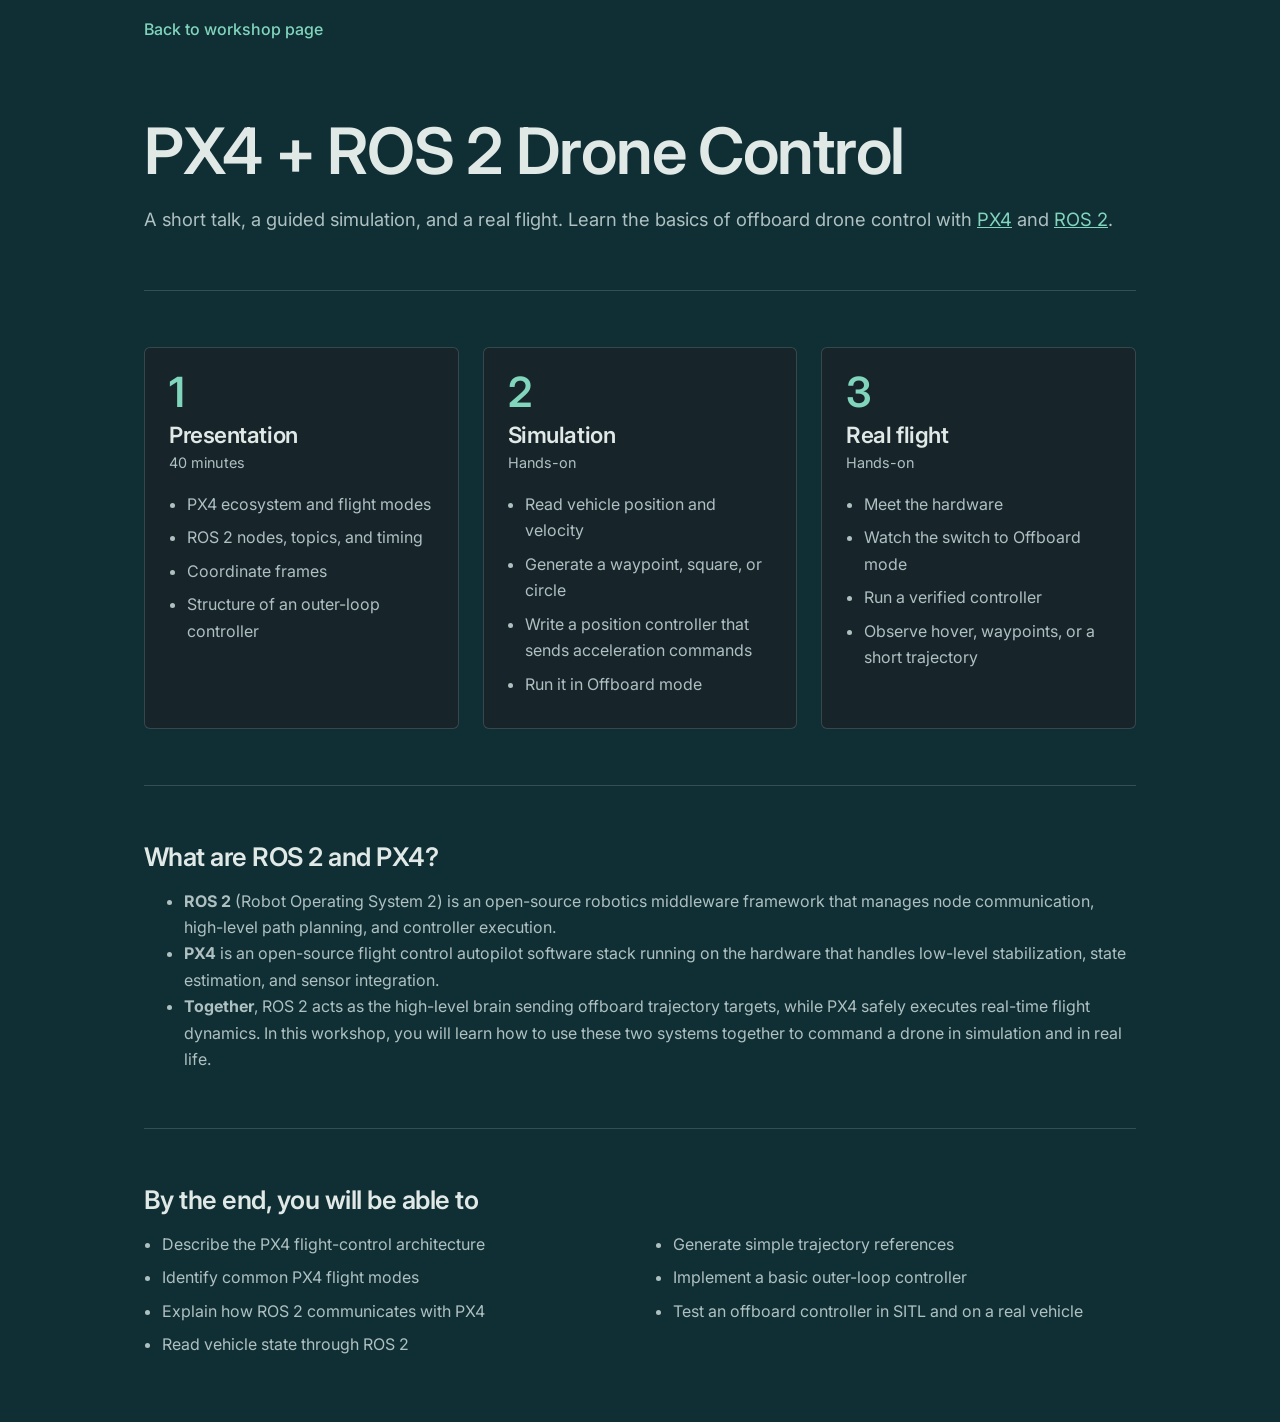
==== about.html @ e6f96275 "added a PX4/ROS2 desc to about.html" ====
<!DOCTYPE html>
<html lang="en">
<head>
  <meta charset="utf-8">
  <meta name="viewport" content="width=device-width, initial-scale=1">
  <title>About the Workshop | PX4 + ROS 2 Drone Control</title>
  <link rel="preconnect" href="https://fonts.googleapis.com">
  <link rel="preconnect" href="https://fonts.gstatic.com" crossorigin>
  <link href="https://fonts.googleapis.com/css2?family=Inter:ital,wght@0,400;0,500;0,600;1,400&display=swap" rel="stylesheet">
  <link rel="stylesheet" href="style.css">
</head>

<body class = "about-page">

<header class="banner">
  <div class="wrap"><a class="back" href="index.html">Back to workshop page</a></div>
</header>

<main class="wrap poster" text_color>
  <h1>PX4 + ROS 2 Drone Control</h1>
  <p class="lede">A short talk, a guided simulation, and a real flight. Learn the basics of offboard drone control with <a href="https://px4.io/">PX4</a> and <a href="https://www.ros.org/">ROS 2</a>.</p>

  <hr>

  <section class="parts">
    <div class="part">
      <span class="num">1</span>
      <h2>Presentation</h2>
      <p class="meta">40 minutes</p>
      <ul>
        <li>PX4 ecosystem and flight modes</li>
        <li>ROS 2 nodes, topics, and timing</li>
        <li>Coordinate frames</li>
        <li>Structure of an outer-loop controller</li>
      </ul>
    </div>
    <div class="part">
      <span class="num">2</span>
      <h2>Simulation</h2>
      <p class="meta">Hands-on</p>
      <ul>
        <li>Read vehicle position and velocity</li>
        <li>Generate a waypoint, square, or circle</li>
        <li>Write a position controller that sends acceleration commands</li>
        <li>Run it in Offboard mode</li>
      </ul>
    </div>
    <div class="part">
      <span class="num">3</span>
      <h2>Real flight</h2>
      <p class="meta">Hands-on</p>
      <ul>
        <li>Meet the hardware</li>
        <li>Watch the switch to Offboard mode</li>
        <li>Run a verified controller</li>
        <li>Observe hover, waypoints, or a short trajectory</li>
      </ul>
    </div>
  </section>

  <hr>

  <!-- ============ ROS 2 & PX4 OVERVIEW ============ -->
  <section class="overview" style="margin-top: 2rem;">
    <h2 class="sub">What are ROS 2 and PX4?</h2>
    <ul style="list-style-type:disc;">
      <li><strong>ROS 2</strong> (Robot Operating System 2) is an open-source robotics middleware framework that manages node communication, high-level path planning, and controller execution. </li>
      <li><strong>PX4</strong> is an open-source flight control autopilot software stack running on the hardware that handles low-level stabilization, state estimation, and sensor integration. </li>
      <li><strong>Together</strong>, ROS 2 acts as the high-level brain sending offboard trajectory targets, while PX4 safely executes real-time flight dynamics.
      In this workshop, you will learn how to use these two systems together to command a drone in simulation and in real life.</li>
    </ul>
  </section>

  <hr>

  <section>
    <h2 class="sub">By the end, you will be able to</h2>
    <ul class="outcomes">
      <li>Describe the PX4 flight-control architecture</li>
      <li>Identify common PX4 flight modes</li>
      <li>Explain how ROS 2 communicates with PX4</li>
      <li>Read vehicle state through ROS 2</li>
      <li>Generate simple trajectory references</li>
      <li>Implement a basic outer-loop controller</li>
      <li>Test an offboard controller in SITL and on a real vehicle</li>
    </ul>
  </section>
</main>

</body>
</html>
---- style.css ----
/* ============ THEME ============ */
:root {
  --bg: #102F35;            /* page background */
  --banner: #17252B;        /* banner, cards, panels */
  --accent: #81D5BC;        /* buttons, highlights */
  --on-accent: #102F35;     /* button text */
  --accent-hover: #9AE2CD;
  --text: #E1E9E7;          /* headers, main text */
  --muted: #AFC0C1;         /* descriptions, secondary text */
  --line: rgba(175, 192, 193, 0.22);
  --radius: 6px;
  --max: 1040px;
  --font-body: "Inter", system-ui, sans-serif;
  --font-head: "Inter", system-ui, sans-serif;
}

* { box-sizing: border-box; }
body {
  margin: 0;
  min-height: 100vh;
  background: linear-gradient(
    to bottom,
    #ffffff 0px,
    #ffffff 230px,
    #f0f7f6 320px,
    #d2e5e2 420px,
    #9bbfbd 520px,
    #507c80 680px,
    #365f65 900px,
    #285158 1250px,
    #1c424a 1650px,
    #102F35 100%
  );
  color: var(--muted);
  font: 400 1rem/1.65 var(--font-body);
}
.wrap { max-width: var(--max); margin: 0 auto; padding: 0 1.5rem; }
h1, h2, h3, h4 { margin: 0; color: var(--text); font-family: var(--font-head); font-weight: 600; line-height: 1.15; letter-spacing: -0.02em; }
a { color: var(--accent); }
img { display: block; max-width: 100%; }
hr { border: 0; border-top: 1px solid var(--line); margin: 3.5rem 0; }
p { margin: 0; }

/* ---------- Banner ---------- */
.banner { background: transparent; border: none; }
.banner-inner {
  display: flex;
  align-items: center;
  justify-content: center;
  text-align: center;
  margin-top: -45px;
  padding: 0 24px 105px;
  position: relative;
  z-index: 2;
}
.logo-ribbon {
  background: transparent;
  border: none;
}

.logo-ribbon-inner {
  display: flex;
  justify-content: center;
  align-items: center;
  padding: 0 24px;
}

.ribbon-logo {
  display: block;
  width: 400px;
  max-width: 100%;
  height: auto;
  background: white;
  border: none;
  border-radius: 0;
  box-shadow: none;
}
.banner h1 { font-size: clamp(2rem, 4vw, 3rem); color: #102F35; line-height: 1.15; }
.banner .kicker { margin-bottom: 10px; color: #16745B; font-weight: 500; }
.banner .lede {
  margin: 18px auto 0;
  max-width: 55ch;
  color: #24454B;
  line-height: 1.6;
}

/* ---------- Simulation / experiment gifs ---------- */
.demos { display: grid; grid-template-columns: 1fr 1fr; gap: 2rem; margin-top: -5.0rem; }
.demos figure { margin: 0; text-align: center; }
.demos h2 { margin-bottom: 1rem; font-size: 1.5rem; }
.media { aspect-ratio: 16 / 10; overflow: hidden; background: rgba(255, 255, 255, 0.0); border: 1px solid var(--line); border-radius: var(--radius); }
.media img { width: 100%; height: 100%; object-fit: cover; border-radius: 20px;}
.demos figcaption { margin-top: .75rem; font-size: .9rem; }

/* ---------- Action cards ---------- */
.actions { display: grid; grid-template-columns: repeat(3, 1fr); gap: 1.5rem; }
.card { display: flex; flex-direction: column; align-items: center; gap: 1rem; padding: 1.75rem 1.5rem; text-align: center; background: var(--banner); border: 1px solid var(--line); border-radius: var(--radius); }
.card p { font-size: .95rem; }
.btn { display: inline-block; padding: .7rem 1.7rem; border: 0; border-radius: var(--radius); background: var(--accent); color: var(--on-accent); font: 600 1rem var(--font-body); text-decoration: none; cursor: pointer; transition: background .15s; }
.btn:hover { background: var(--accent-hover); }
.btn:focus-visible { outline: 2px solid var(--text); outline-offset: 3px; }
.when { width: 100%; margin: .25rem 0 0; padding-top: 1rem; border-top: 1px solid var(--line); font-size: .9rem; }
.when dt { color: var(--text); font-weight: 600; }
.when dd { margin: 0 0 .6rem; }

/* ---------- Pop-up Button ---------- */
/* Full-screen Backdrop Blur */
.popup-overlay {
  position: fixed;
  inset: 0;
  z-index: 1000;
  display: flex;
  align-items: center;
  justify-content: center;
  background: rgba(16, 47, 53, 0.65); /* Matches --bg with transparency */
  backdrop-filter: blur(8px);
  -webkit-backdrop-filter: blur(8px); /* Safari support */
}

.popup-overlay[hidden] {
  display: none !important;
}

/* Card Content */
.popup-card {
  position: relative;
  width: min(90vw, 420px);
  padding: 2rem 1.75rem 1.75rem;
  background: var(--banner);
  color: var(--muted);
  border: 1px solid var(--line);
  border-radius: var(--radius);
  box-shadow: 0 20px 25px -5px rgba(0, 0, 0, 0.5), 0 8px 10px -6px rgba(0, 0, 0, 0.5);
}

.popup-card h3 {
  margin-bottom: 0.75rem;
  color: var(--text);
}

.popup-card p {
  margin-bottom: 0.5rem;
}

/* Close button matching theme */
.close-btn {
  position: absolute;
  top: 0.75rem;
  right: 0.75rem;
  display: flex;
  align-items: center;
  justify-content: center;
  width: 2rem;
  height: 2rem;
  padding: 0;
  background: transparent;
  border: 0;
  border-radius: var(--radius);
  color: var(--muted);
  font-size: 1.5rem;
  line-height: 1;
  cursor: pointer;
  transition: color 0.15s, background-color 0.15s;
}

.close-btn:hover {
  background: var(--line);
  color: var(--accent);
}

.close-btn:focus-visible {
  outline: 2px solid var(--text);
  outline-offset: 2px;
}

/* ---------- About us (paper-style author blocks) ---------- */
.section-title { margin-bottom: 1.5rem; font-size: 2rem; }
.person { display: grid; grid-template-columns: 240px 1fr; gap: 1rem 2.5rem; padding: 1.75rem 0; border-top: 1px solid var(--line); }
.person:last-child { border-bottom: 1px solid var(--line); }
.person h3 { font-size: 1.5rem; }
.rank { margin-top: .3rem; font-style: italic; }
.person h4 { margin-bottom: .6rem; color: var(--accent); font-family: var(--font-body); font-size: 1rem; font-weight: 600; }
.person .bio { text-align: justify; hyphens: auto; }

/* ---------- About page (poster) ---------- */
body.about-page { background: var(--bg); }
.back { display: inline-block; padding: 1rem 0; text-decoration: none; font-weight: 500; }
.poster { padding-top: 3.5rem; padding-bottom: 4rem; }
.poster h1 { font-size: clamp(2.4rem, 6vw, 4rem); }
.poster .lede { margin-top: 1rem; font-size: 1.15rem; }
.parts { display: grid; grid-template-columns: repeat(3, 1fr); gap: 1.5rem; }
.part { padding: 1.5rem; background: var(--banner); border: 1px solid var(--line); border-radius: var(--radius); }
.part .num { display: block; margin-bottom: .5rem; color: var(--accent); font: 600 2.6rem/1 var(--font-head); }
.part h2 { font-size: 1.4rem; }
.part .meta { margin-top: .2rem; font-size: .9rem; }
.part ul, .outcomes { margin: 1rem 0 0; padding-left: 1.1rem; }
.part li, .outcomes li { margin-bottom: .45rem; }
.outcomes { columns: 2; column-gap: 3rem; }
.outcomes li { break-inside: avoid; }
.poster h2.sub { margin-bottom: 1rem; font-size: 1.6rem; }

.headshot {
  width: 150px;
  height: 150px;
  aspect-ratio: 1 / 1;
  object-fit: cover;
  border-radius: 8px; /* border radius for rounded corners */
  margin: 0.75rem 0;
  display: block;
}

@media (max-width: 760px) {
  .banner-inner { flex-direction: column; align-items: center; margin-top: -25px; padding-bottom: 90px; }
  .ribbon-logo { width: 340px; }
  .demos, .actions, .parts { grid-template-columns: 1fr; }
  .person { grid-template-columns: 1fr; }
  .outcomes { columns: 1; }
  .panel dl { grid-template-columns: 1fr; gap: .1rem; }
  .panel dd { margin-bottom: .6rem; }
}
@media (prefers-reduced-motion: reduce) { .btn { transition: none; } }
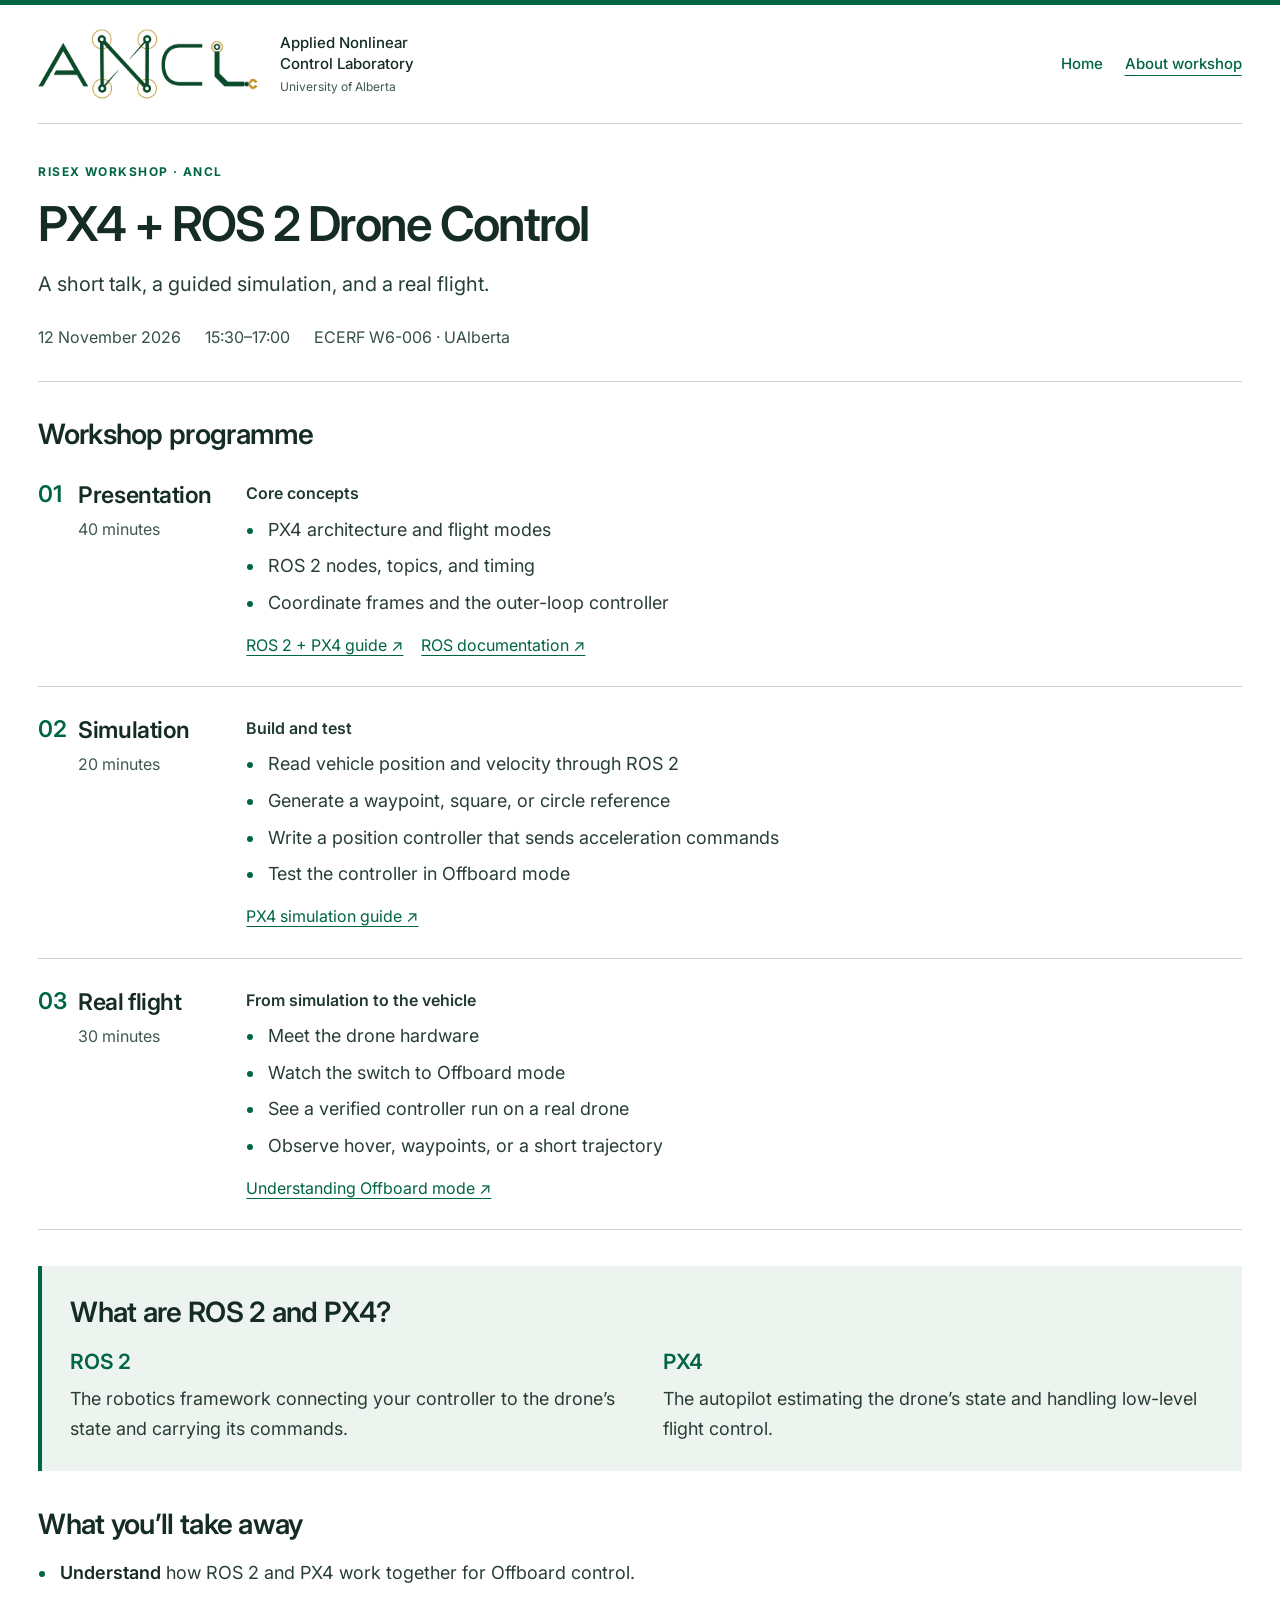
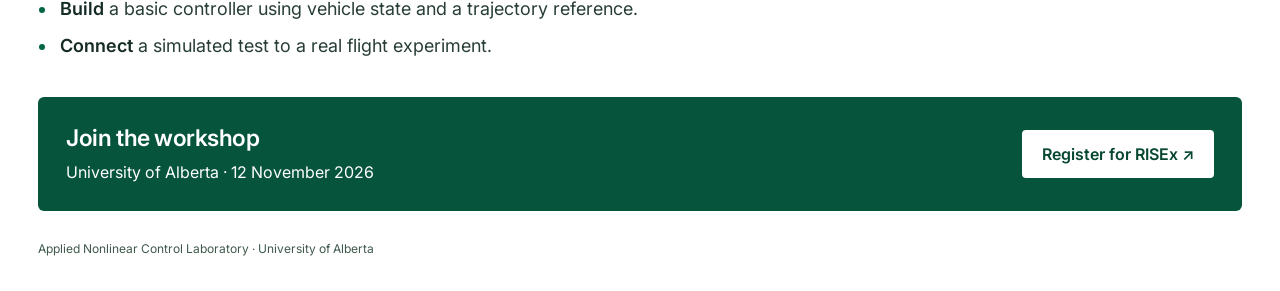
==== commit 5586b031: "Refresh workshop website content and layout" ====
--- a/about.html
+++ b/about.html
@@ -1,91 +1,53 @@
-<!DOCTYPE html>
+<!doctype html>
 <html lang="en">
 <head>
   <meta charset="utf-8">
   <meta name="viewport" content="width=device-width, initial-scale=1">
+  <meta name="description" content="Explore the workshop programme: a 40-minute presentation, 20-minute simulation session, and 30-minute real flight session using PX4 and ROS 2.">
   <title>About the Workshop | PX4 + ROS 2 Drone Control</title>
   <link rel="preconnect" href="https://fonts.googleapis.com">
   <link rel="preconnect" href="https://fonts.gstatic.com" crossorigin>
-  <link href="https://fonts.googleapis.com/css2?family=Inter:ital,wght@0,400;0,500;0,600;1,400&display=swap" rel="stylesheet">
+  <link href="https://fonts.googleapis.com/css2?family=Inter:wght@400;500;600;700&amp;display=swap" rel="stylesheet">
   <link rel="stylesheet" href="style.css">
 </head>
+<body>
+<div id="about-page">
+ <a class="skip-link" href="#main-content">Skip to content</a>
+<header class="lab-header">
+ <a class="lab-brand" href="index.html" aria-label="ANCL workshop home">
+  <span class="lab-mark"><img width="800" height="450" src="assets/ANCL_logo.png" alt="ANCL"></span>
+  <span class="lab-name">Applied Nonlinear<br>Control Laboratory<span class="lab-university">University of Alberta</span></span>
+ </a>
+ <nav aria-label="Workshop navigation"><a href="index.html">Home</a><a href="about.html" aria-current="page">About workshop</a></nav>
+</header>
+<main id="main-content">
 
-<body class = "about-page">
-
-<header class="banner">
-  <div class="wrap"><a class="back" href="index.html">Back to workshop page</a></div>
-</header>
-
-<main class="wrap poster" text_color>
+ <header class="hero">
+  <p class="eyebrow">RISEx Workshop · ANCL</p>
   <h1>PX4 + ROS 2 Drone Control</h1>
-  <p class="lede">A short talk, a guided simulation, and a real flight. Learn the basics of offboard drone control with <a href="https://px4.io/">PX4</a> and <a href="https://www.ros.org/">ROS 2</a>.</p>
-
-  <hr>
-
-  <section class="parts">
-    <div class="part">
-      <span class="num">1</span>
-      <h2>Presentation</h2>
-      <p class="meta">40 minutes</p>
-      <ul>
-        <li>PX4 ecosystem and flight modes</li>
-        <li>ROS 2 nodes, topics, and timing</li>
-        <li>Coordinate frames</li>
-        <li>Structure of an outer-loop controller</li>
-      </ul>
-    </div>
-    <div class="part">
-      <span class="num">2</span>
-      <h2>Simulation</h2>
-      <p class="meta">Hands-on</p>
-      <ul>
-        <li>Read vehicle position and velocity</li>
-        <li>Generate a waypoint, square, or circle</li>
-        <li>Write a position controller that sends acceleration commands</li>
-        <li>Run it in Offboard mode</li>
-      </ul>
-    </div>
-    <div class="part">
-      <span class="num">3</span>
-      <h2>Real flight</h2>
-      <p class="meta">Hands-on</p>
-      <ul>
-        <li>Meet the hardware</li>
-        <li>Watch the switch to Offboard mode</li>
-        <li>Run a verified controller</li>
-        <li>Observe hover, waypoints, or a short trajectory</li>
-      </ul>
-    </div>
-  </section>
-
-  <hr>
-
-  <!-- ============ ROS 2 & PX4 OVERVIEW ============ -->
-  <section class="overview" style="margin-top: 2rem;">
-    <h2 class="sub">What are ROS 2 and PX4?</h2>
-    <ul style="list-style-type:disc;">
-      <li><strong>ROS 2</strong> (Robot Operating System 2) is an open-source robotics middleware framework that manages node communication, high-level path planning, and controller execution. </li>
-      <li><strong>PX4</strong> is an open-source flight control autopilot software stack running on the hardware that handles low-level stabilization, state estimation, and sensor integration. </li>
-      <li><strong>Together</strong>, ROS 2 acts as the high-level brain sending offboard trajectory targets, while PX4 safely executes real-time flight dynamics.
-      In this workshop, you will learn how to use these two systems together to command a drone in simulation and in real life.</li>
-    </ul>
-  </section>
-
-  <hr>
-
-  <section>
-    <h2 class="sub">By the end, you will be able to</h2>
-    <ul class="outcomes">
-      <li>Describe the PX4 flight-control architecture</li>
-      <li>Identify common PX4 flight modes</li>
-      <li>Explain how ROS 2 communicates with PX4</li>
-      <li>Read vehicle state through ROS 2</li>
-      <li>Generate simple trajectory references</li>
-      <li>Implement a basic outer-loop controller</li>
-      <li>Test an offboard controller in SITL and on a real vehicle</li>
-    </ul>
-  </section>
-</main>
-
+  <p class="subtitle">A short talk, a guided simulation, and a real flight.</p>
+  <div class="facts"><span>12 November 2026</span><span>15:30–17:00</span><span>ECERF W6-006 · UAlberta</span></div>
+ </header>
+ <section class="agenda">
+  <h2>Workshop programme</h2>
+  <article class="agenda-row">
+   <div class="step-title"><span class="step-number">01</span><div><h3>Presentation</h3><p class="step-meta">40 minutes</p></div></div>
+   <div><p class="list-title">Core concepts</p><ul><li>PX4 architecture and flight modes</li><li>ROS 2 nodes, topics, and timing</li><li>Coordinate frames and the outer-loop controller</li></ul><div class="reading"><a href="https://docs.px4.io/main/en/ros2/user_guide" target="_blank" rel="noopener">ROS 2 + PX4 guide ↗</a><a href="https://docs.ros.org/" target="_blank" rel="noopener">ROS documentation ↗</a></div></div>
+  </article>
+  <article class="agenda-row">
+   <div class="step-title"><span class="step-number">02</span><div><h3>Simulation</h3><p class="step-meta">20 minutes</p></div></div>
+   <div><p class="list-title">Build and test</p><ul><li>Read vehicle position and velocity through ROS 2</li><li>Generate a waypoint, square, or circle reference</li><li>Write a position controller that sends acceleration commands</li><li>Test the controller in Offboard mode</li></ul><div class="reading"><a href="https://docs.px4.io/main/en/simulation/" target="_blank" rel="noopener">PX4 simulation guide ↗</a></div></div>
+  </article>
+  <article class="agenda-row">
+   <div class="step-title"><span class="step-number">03</span><div><h3>Real flight</h3><p class="step-meta">30 minutes</p></div></div>
+   <div><p class="list-title">From simulation to the vehicle</p><ul><li>Meet the drone hardware</li><li>Watch the switch to Offboard mode</li><li>See a verified controller run on a real drone</li><li>Observe hover, waypoints, or a short trajectory</li></ul><div class="reading"><a href="https://docs.px4.io/main/en/flight_modes/offboard" target="_blank" rel="noopener">Understanding Offboard mode ↗</a></div></div>
+  </article>
+ </section>
+ <section class="systems"><h2>What are ROS 2 and PX4?</h2><div class="system-columns"><div><h3>ROS 2</h3><p>The robotics framework connecting your controller to the drone’s state and carrying its commands.</p></div><div><h3>PX4</h3><p>The autopilot estimating the drone’s state and handling low-level flight control.</p></div></div></section>
+ <section class="outcomes"><h2>What you’ll take away</h2><ul><li><strong>Understand</strong> how ROS 2 and PX4 work together for Offboard control.</li><li><strong>Build</strong> a basic controller using vehicle state and a trajectory reference.</li><li><strong>Connect</strong> a simulated test to a real flight experiment.</li></ul></section>
+ <section class="join"><div><h3>Join the workshop</h3><p>University of Alberta · 12 November 2026</p></div><a class="register" href="https://conference.albertarobotics.ca/registration/" target="_blank" rel="noopener">Register for RISEx ↗</a></section>
+ </main>
+<footer>Applied Nonlinear Control Laboratory · University of Alberta</footer>
+</div>
 </body>
-</html>+</html>
--- a/style.css
+++ b/style.css
@@ -1,221 +1,171 @@
-/* ============ THEME ============ */
-:root {
-  --bg: #102F35;            /* page background */
-  --banner: #17252B;        /* banner, cards, panels */
-  --accent: #81D5BC;        /* buttons, highlights */
-  --on-accent: #102F35;     /* button text */
-  --accent-hover: #9AE2CD;
-  --text: #E1E9E7;          /* headers, main text */
-  --muted: #AFC0C1;         /* descriptions, secondary text */
-  --line: rgba(175, 192, 193, 0.22);
-  --radius: 6px;
-  --max: 1040px;
-  --font-body: "Inter", system-ui, sans-serif;
-  --font-head: "Inter", system-ui, sans-serif;
+/* Shared foundations. No build step or JavaScript is required. */
+* { box-sizing:border-box; }
+html { color-scheme:light; }
+body { margin:0; background:#fff; }
+main { display:block; }
+a:focus-visible { outline:3px solid #b37b00; outline-offset:4px; border-radius:2px; }
+.skip-link { position:absolute; top:8px; left:20px; z-index:10; padding:10px 16px; background:#fff; color:#006542; transform:translateY(-160%); }
+.skip-link:focus { transform:translateY(0); }
+
+/* Home page */
+
+#home-page { --home-green:#006542; --home-ink:#152b25; --home-body:#283e35; --home-line:#c5d4cc; color-scheme:light; background:#fff; color:var(--home-body); font:400 16px/1.65 Inter,Arial,sans-serif; border-top:5px solid var(--home-green); padding:0 clamp(22px,5vw,58px) 30px; }
+#home-page * { box-sizing:border-box; }
+#home-page h1,#home-page h2,#home-page h3,#home-page h4,#home-page p,#home-page figure { margin:0; }
+#home-page a { color:var(--home-green); text-decoration:underline; text-underline-offset:4px; }
+#home-page a:hover { color:#003e29; text-decoration-thickness:2px; }
+#home-page img { display:block; max-width:100%; }
+#home-page .home-nav { display:flex; align-items:center; justify-content:space-between; gap:20px; border-bottom:1px solid var(--home-line); padding:6px 0; }
+#home-page .home-logo { width:160px; height:90px; object-fit:contain; }
+#home-page .home-nav nav { display:flex; gap:22px; flex-wrap:wrap; font-size:14px; font-weight:500; }
+#home-page .home-nav a { text-decoration:none; }
+#home-page .hero { text-align:center; padding:42px 0 30px; }
+#home-page .eyebrow { color:var(--home-green); font-weight:700; font-size:12px; text-transform:uppercase; letter-spacing:.13em; margin-bottom:14px; }
+#home-page h1 { font-size:clamp(28px,4.15vw,42px); color:var(--home-ink); line-height:1.2; font-weight:600; letter-spacing:-.04em; }
+#home-page .lede { font-size:18px; line-height:1.6; max-width:62ch; margin:18px auto 0; color:#263f34; }
+#home-page .hero-actions { display:flex; flex-wrap:wrap; gap:12px; justify-content:center; margin-top:26px; }
+#home-page .primary,#home-page .secondary { display:inline-flex; align-items:center; justify-content:center; padding:11px 20px; border-radius:5px; font-size:15px; font-weight:600; text-decoration:none; }
+#home-page .primary { background:var(--home-green); color:#fff; border:1px solid var(--home-green); }
+#home-page .primary:hover { background:#004c33; color:#fff; }
+#home-page .secondary { background:#fff; color:var(--home-green); border:1px solid #77998a; }
+#home-page .event-facts { background:#edf4ef; padding:20px 24px; display:grid; grid-template-columns:1fr 1.1fr; gap:20px; border-radius:6px; margin:4px 0 32px; }
+#home-page .fact { display:flex; gap:12px; }
+#home-page .fact svg { width:18px; height:18px; flex-shrink:0; margin-top:4px; color:var(--home-green); }
+#home-page .fact strong { display:block; font-weight:600; color:var(--home-ink); }
+#home-page .fact p { font-size:14px; margin-top:3px; }
+#home-page h2 { font-size:26px; line-height:1.3; font-weight:600; color:var(--home-ink); letter-spacing:-.025em; }
+#home-page h3 { font-size:21px; line-height:1.3; font-weight:600; color:var(--home-ink); letter-spacing:-.02em; }
+#home-page .demos { display:grid; grid-template-columns:1fr 1fr; gap:24px; }
+#home-page .demos img { width:100%; height:auto; aspect-ratio:2/1; object-fit:contain; background:#f2f3f2; border-radius:6px; }
+#home-page .demos figcaption { margin-top:14px; }
+#home-page .demos h2 { font-size:17px; }
+#home-page .demos p { margin-top:5px; font-size:14px; line-height:1.6; }
+#home-page .programme { margin-top:38px; padding:26px 0; border-top:1px solid var(--home-line); border-bottom:1px solid var(--home-line); }
+#home-page .programme-top { display:flex; justify-content:space-between; align-items:center; flex-wrap:wrap; gap:12px; }
+#home-page .programme-top a { font-size:14px; font-weight:500; }
+#home-page .stages { display:grid; grid-template-columns:repeat(3,1fr); gap:24px; margin-top:22px; }
+#home-page .stage-title { display:flex; gap:10px; align-items:baseline; }
+#home-page .stage-title span { color:var(--home-green); font-weight:600; }
+#home-page .stages h3 { font-size:17px; }
+#home-page .stages p { font-size:14px; margin-top:8px; }
+#home-page .people { margin-top:40px; }
+#home-page .people-intro { margin-top:8px; font-size:15px; }
+#home-page .person { display:grid; grid-template-columns:170px minmax(0,1fr); gap:30px; padding:30px 0; border-bottom:1px solid var(--home-line); }
+#home-page .person h3 { font-size:20px; }
+#home-page .person .rank { margin-top:5px; font-size:14px; color:#40594c; }
+#home-page .person .headshot { width:140px!important; height:140px!important; aspect-ratio:1; object-fit:cover; border-radius:6px; margin:16px 0 0!important; }
+#home-page .person h4 { margin:0 0 10px; color:var(--home-green); font-size:14px; font-weight:600; }
+#home-page .person .bio { font-size:16px; line-height:1.75; text-align:left; color:var(--home-body); max-width:68ch; }
+#home-page .contact { margin-top:36px; padding:26px 28px; background:#edf4ef; border-left:4px solid var(--home-green); }
+#home-page .contact-grid { display:grid; grid-template-columns:1fr 1fr; gap:28px; margin-top:20px; }
+#home-page .contact h3 { font-size:16px; margin-bottom:7px; }
+#home-page .contact p { font-size:14px; }
+#home-page .contact .address { margin-top:20px; }
+#home-page footer { display:flex; justify-content:space-between; flex-wrap:wrap; gap:12px; margin-top:28px; font-size:12px; color:#40594c; }
+@media(min-width:750px) { #home-page h1 { white-space:nowrap; } }
+@media(max-width:620px) {
+ #home-page .home-logo { width:115px; height:65px; }
+ #home-page .home-nav nav { gap:8px 16px; font-size:13px; }
+ #home-page .hero { padding-top:34px; }
+ #home-page .event-facts,#home-page .demos,#home-page .stages,#home-page .contact-grid { grid-template-columns:1fr; }
+ #home-page .demos { gap:28px; }
+ #home-page .person { grid-template-columns:1fr; gap:20px; }
+ #home-page .person .headshot { width:120px!important; height:120px!important; }
+ #home-page .contact { padding:22px; }
+ #home-page .home-nav a { display:inline-flex; align-items:center; min-height:36px; }
 }
 
-* { box-sizing: border-box; }
-body {
-  margin: 0;
-  min-height: 100vh;
-  background: linear-gradient(
-    to bottom,
-    #ffffff 0px,
-    #ffffff 230px,
-    #f0f7f6 320px,
-    #d2e5e2 420px,
-    #9bbfbd 520px,
-    #507c80 680px,
-    #365f65 900px,
-    #285158 1250px,
-    #1c424a 1650px,
-    #102F35 100%
-  );
-  color: var(--muted);
-  font: 400 1rem/1.65 var(--font-body);
-}
-.wrap { max-width: var(--max); margin: 0 auto; padding: 0 1.5rem; }
-h1, h2, h3, h4 { margin: 0; color: var(--text); font-family: var(--font-head); font-weight: 600; line-height: 1.15; letter-spacing: -0.02em; }
-a { color: var(--accent); }
-img { display: block; max-width: 100%; }
-hr { border: 0; border-top: 1px solid var(--line); margin: 3.5rem 0; }
-p { margin: 0; }
 
-/* ---------- Banner ---------- */
-.banner { background: transparent; border: none; }
-.banner-inner {
-  display: flex;
-  align-items: center;
-  justify-content: center;
-  text-align: center;
-  margin-top: -45px;
-  padding: 0 24px 105px;
-  position: relative;
-  z-index: 2;
-}
-.logo-ribbon {
-  background: transparent;
-  border: none;
+/* About page */
+
+#about-page { --workshop-green:#006542; --workshop-ink:#152b25; --workshop-body:#283e35; --workshop-rule:#c5d4cc; color-scheme:light; background:#ffffff; color:var(--workshop-body); font:400 16px/1.65 Inter,Arial,sans-serif; padding:28px clamp(22px,5vw,58px) 32px; border-top:5px solid var(--workshop-green); }
+#about-page * { box-sizing:border-box; }
+#about-page h1,#about-page h2,#about-page h3,#about-page p { margin:0; }
+#about-page a { color:var(--workshop-green); text-decoration:underline; text-underline-offset:4px; text-decoration-thickness:1px; }
+#about-page a:hover { color:#003e29; text-decoration-thickness:2px; }
+#about-page .back { display:inline-block; font-size:14px; font-weight:500; text-decoration:none; }
+#about-page .hero { margin-top:46px; padding-bottom:32px; border-bottom:1px solid var(--workshop-rule); }
+#about-page .eyebrow { color:var(--workshop-green); font-size:12px; font-weight:700; letter-spacing:.12em; text-transform:uppercase; margin-bottom:13px; }
+#about-page h1 { color:var(--workshop-ink); font-size:clamp(28px,4.15vw,42px); line-height:1.2; font-weight:600; letter-spacing:-.04em; }
+#about-page .subtitle { color:#263f34; font-size:18px; margin-top:16px; line-height:1.6; }
+#about-page .facts { display:flex; flex-wrap:wrap; gap:8px 24px; margin-top:24px; font-size:14px; color:#355044; }
+#about-page .facts span { display:flex; align-items:center; gap:8px; }
+#about-page .facts svg { width:16px; height:16px; color:var(--workshop-green); }
+#about-page h2 { color:var(--workshop-ink); font-size:25px; line-height:1.3; font-weight:600; letter-spacing:-.025em; }
+#about-page h3 { color:var(--workshop-ink); font-size:21px; line-height:1.35; font-weight:600; letter-spacing:-.02em; }
+#about-page .agenda { margin-top:34px; }
+#about-page .agenda-row { display:grid; grid-template-columns:minmax(170px,.7fr) minmax(0,1.6fr); gap:26px; padding:28px 0; border-bottom:1px solid var(--workshop-rule); }
+#about-page .step-title { display:grid; grid-template-columns:32px 1fr; gap:12px; align-content:start; }
+#about-page .step-number { font-size:23px; font-weight:600; line-height:1.3; color:var(--workshop-green); }
+#about-page .step-meta { margin-top:5px; font-size:14px; color:#40594c; }
+#about-page .list-title { font-size:13px; font-weight:600; letter-spacing:.035em; color:#395347; margin-bottom:8px; }
+#about-page ul { padding:0 0 0 19px; margin:0; }
+#about-page li { padding-left:3px; margin:7px 0; }
+#about-page li::marker { color:var(--workshop-green); }
+#about-page .reading { display:flex; flex-wrap:wrap; column-gap:18px; row-gap:8px; margin-top:14px; font-size:14px; }
+#about-page .systems { margin-top:36px; padding:25px 28px; background:#edf4ef; border-left:4px solid var(--workshop-green); }
+#about-page .system-columns { display:grid; grid-template-columns:1fr 1fr; gap:32px; margin-top:18px; }
+#about-page .system-columns h3 { font-size:18px; color:var(--workshop-green); }
+#about-page .system-columns p { margin-top:7px; }
+#about-page .outcomes { margin-top:35px; }
+#about-page .outcomes ul { margin-top:15px; }
+#about-page .outcomes strong { color:var(--workshop-ink); font-weight:600; }
+#about-page .join { display:flex; align-items:center; justify-content:space-between; gap:20px; flex-wrap:wrap; margin-top:36px; padding:26px 28px; background:#07543d; color:#fff; border-radius:6px; }
+#about-page .join h3 { color:#fff; }
+#about-page .join p { color:#fff; margin-top:5px; font-size:14px; }
+#about-page .register { display:inline-block; padding:11px 20px; font-size:15px; font-weight:600; background:#fff; color:#064730; text-decoration:none; border-radius:4px; }
+#about-page footer { margin-top:28px; font-size:12px; color:#40594c; }
+@media(min-width:750px) { #about-page h1 { white-space:nowrap; } }
+@media(max-width:620px) {
+ #about-page .hero { margin-top:34px; }
+ #about-page .agenda-row { grid-template-columns:1fr; gap:18px; }
+ #about-page .system-columns { grid-template-columns:1fr; gap:20px; }
+ #about-page .systems,#about-page .join { padding:22px; }
+ #about-page .reading a { display:inline-flex; min-height:32px; align-items:center; }
 }
 
-.logo-ribbon-inner {
-  display: flex;
-  justify-content: center;
-  align-items: center;
-  padding: 0 24px;
+
+/* Shared header and approved layout */
+:is(#home-page,#about-page) { width:100%; max-width:1280px; margin-inline:auto; padding-inline:clamp(20px,3vw,48px); }
+:is(#home-page,#about-page) h1 { font-size:clamp(30px,4.6vw,48px); font-weight:600; line-height:1.2; letter-spacing:-.04em; }
+:is(#home-page,#about-page) .lab-header { display:flex; align-items:center; justify-content:space-between; flex-wrap:wrap; gap:22px; padding:22px 0; border-bottom:1px solid #c5d4cc; }
+:is(#home-page,#about-page) .lab-brand { display:flex; align-items:center; gap:22px; color:#152b25; text-decoration:none; }
+:is(#home-page,#about-page) .lab-mark { display:block; position:relative; width:220px; height:74px; flex-shrink:0; overflow:hidden; }
+:is(#home-page,#about-page) .lab-mark img { position:absolute; width:280px; height:auto; max-width:none; left:-29px; top:-43px; }
+:is(#home-page,#about-page) .lab-name { display:block; font-size:15px; line-height:1.4; font-weight:500; }
+:is(#home-page,#about-page) .lab-university { display:block; color:#40594c; font-size:12px; font-weight:400; margin-top:5px; }
+:is(#home-page,#about-page) .lab-header nav { display:flex; flex-wrap:wrap; gap:22px; font-size:15px; font-weight:500; }
+:is(#home-page,#about-page) .lab-header nav a { color:#006542; text-decoration:none; display:inline-flex; align-items:center; min-height:40px; }
+#about-page { padding-top:0; font-size:18px; line-height:1.65; }
+#about-page .hero { margin-top:38px; padding-bottom:30px; }
+#about-page h1 { font-size:clamp(30px,4.6vw,48px); }
+#about-page h2 { font-size:28px; }
+#about-page h3 { font-size:23px; }
+#about-page .subtitle { font-size:20px; }
+#about-page .facts { font-size:16px; }
+#about-page .agenda-row { grid-template-columns:180px minmax(0,1fr); gap:28px; padding:28px 0; }
+#about-page .list-title { font-size:16px; letter-spacing:0; color:#203b2d; }
+#about-page .step-meta,#about-page .reading { font-size:16px; }
+#about-page .step-title { grid-template-columns:30px 1fr; gap:10px; }
+#about-page .system-columns h3 { font-size:21px; }
+#about-page .system-columns { gap:42px; }
+#about-page .systems { padding:28px; }
+#about-page .join p { font-size:16px; }
+#about-page .register { font-size:16px; }
+#home-page .person .bio { max-width:none; width:100%; text-align:justify; text-justify:inter-word; }
+@media(max-width:620px) {
+ :is(#home-page,#about-page) .lab-header { gap:12px; padding:20px 0 14px; }
+ :is(#home-page,#about-page) .lab-brand { align-items:flex-start; flex-direction:column; gap:8px; }
+ :is(#home-page,#about-page) .lab-mark { width:190px; height:63px; }
+ :is(#home-page,#about-page) .lab-mark img { width:242px; left:-25px; top:-37px; }
+ :is(#home-page,#about-page) .lab-name { font-size:13px; }
+ :is(#home-page,#about-page) .lab-header nav { width:100%; font-size:14px; }
+ #about-page { font-size:18px; }
+ #about-page .agenda-row { grid-template-columns:1fr; gap:18px; }
+ #about-page h2 { font-size:26px; }
+ #about-page .hero { margin-top:30px; }
+ #about-page .system-columns { gap:22px; }
+ #home-page .person .bio { text-align:left; }
 }
 
-.ribbon-logo {
-  display: block;
-  width: 400px;
-  max-width: 100%;
-  height: auto;
-  background: white;
-  border: none;
-  border-radius: 0;
-  box-shadow: none;
-}
-.banner h1 { font-size: clamp(2rem, 4vw, 3rem); color: #102F35; line-height: 1.15; }
-.banner .kicker { margin-bottom: 10px; color: #16745B; font-weight: 500; }
-.banner .lede {
-  margin: 18px auto 0;
-  max-width: 55ch;
-  color: #24454B;
-  line-height: 1.6;
-}
-
-/* ---------- Simulation / experiment gifs ---------- */
-.demos { display: grid; grid-template-columns: 1fr 1fr; gap: 2rem; margin-top: -5.0rem; }
-.demos figure { margin: 0; text-align: center; }
-.demos h2 { margin-bottom: 1rem; font-size: 1.5rem; }
-.media { aspect-ratio: 16 / 10; overflow: hidden; background: rgba(255, 255, 255, 0.0); border: 1px solid var(--line); border-radius: var(--radius); }
-.media img { width: 100%; height: 100%; object-fit: cover; border-radius: 20px;}
-.demos figcaption { margin-top: .75rem; font-size: .9rem; }
-
-/* ---------- Action cards ---------- */
-.actions { display: grid; grid-template-columns: repeat(3, 1fr); gap: 1.5rem; }
-.card { display: flex; flex-direction: column; align-items: center; gap: 1rem; padding: 1.75rem 1.5rem; text-align: center; background: var(--banner); border: 1px solid var(--line); border-radius: var(--radius); }
-.card p { font-size: .95rem; }
-.btn { display: inline-block; padding: .7rem 1.7rem; border: 0; border-radius: var(--radius); background: var(--accent); color: var(--on-accent); font: 600 1rem var(--font-body); text-decoration: none; cursor: pointer; transition: background .15s; }
-.btn:hover { background: var(--accent-hover); }
-.btn:focus-visible { outline: 2px solid var(--text); outline-offset: 3px; }
-.when { width: 100%; margin: .25rem 0 0; padding-top: 1rem; border-top: 1px solid var(--line); font-size: .9rem; }
-.when dt { color: var(--text); font-weight: 600; }
-.when dd { margin: 0 0 .6rem; }
-
-/* ---------- Pop-up Button ---------- */
-/* Full-screen Backdrop Blur */
-.popup-overlay {
-  position: fixed;
-  inset: 0;
-  z-index: 1000;
-  display: flex;
-  align-items: center;
-  justify-content: center;
-  background: rgba(16, 47, 53, 0.65); /* Matches --bg with transparency */
-  backdrop-filter: blur(8px);
-  -webkit-backdrop-filter: blur(8px); /* Safari support */
-}
-
-.popup-overlay[hidden] {
-  display: none !important;
-}
-
-/* Card Content */
-.popup-card {
-  position: relative;
-  width: min(90vw, 420px);
-  padding: 2rem 1.75rem 1.75rem;
-  background: var(--banner);
-  color: var(--muted);
-  border: 1px solid var(--line);
-  border-radius: var(--radius);
-  box-shadow: 0 20px 25px -5px rgba(0, 0, 0, 0.5), 0 8px 10px -6px rgba(0, 0, 0, 0.5);
-}
-
-.popup-card h3 {
-  margin-bottom: 0.75rem;
-  color: var(--text);
-}
-
-.popup-card p {
-  margin-bottom: 0.5rem;
-}
-
-/* Close button matching theme */
-.close-btn {
-  position: absolute;
-  top: 0.75rem;
-  right: 0.75rem;
-  display: flex;
-  align-items: center;
-  justify-content: center;
-  width: 2rem;
-  height: 2rem;
-  padding: 0;
-  background: transparent;
-  border: 0;
-  border-radius: var(--radius);
-  color: var(--muted);
-  font-size: 1.5rem;
-  line-height: 1;
-  cursor: pointer;
-  transition: color 0.15s, background-color 0.15s;
-}
-
-.close-btn:hover {
-  background: var(--line);
-  color: var(--accent);
-}
-
-.close-btn:focus-visible {
-  outline: 2px solid var(--text);
-  outline-offset: 2px;
-}
-
-/* ---------- About us (paper-style author blocks) ---------- */
-.section-title { margin-bottom: 1.5rem; font-size: 2rem; }
-.person { display: grid; grid-template-columns: 240px 1fr; gap: 1rem 2.5rem; padding: 1.75rem 0; border-top: 1px solid var(--line); }
-.person:last-child { border-bottom: 1px solid var(--line); }
-.person h3 { font-size: 1.5rem; }
-.rank { margin-top: .3rem; font-style: italic; }
-.person h4 { margin-bottom: .6rem; color: var(--accent); font-family: var(--font-body); font-size: 1rem; font-weight: 600; }
-.person .bio { text-align: justify; hyphens: auto; }
-
-/* ---------- About page (poster) ---------- */
-body.about-page { background: var(--bg); }
-.back { display: inline-block; padding: 1rem 0; text-decoration: none; font-weight: 500; }
-.poster { padding-top: 3.5rem; padding-bottom: 4rem; }
-.poster h1 { font-size: clamp(2.4rem, 6vw, 4rem); }
-.poster .lede { margin-top: 1rem; font-size: 1.15rem; }
-.parts { display: grid; grid-template-columns: repeat(3, 1fr); gap: 1.5rem; }
-.part { padding: 1.5rem; background: var(--banner); border: 1px solid var(--line); border-radius: var(--radius); }
-.part .num { display: block; margin-bottom: .5rem; color: var(--accent); font: 600 2.6rem/1 var(--font-head); }
-.part h2 { font-size: 1.4rem; }
-.part .meta { margin-top: .2rem; font-size: .9rem; }
-.part ul, .outcomes { margin: 1rem 0 0; padding-left: 1.1rem; }
-.part li, .outcomes li { margin-bottom: .45rem; }
-.outcomes { columns: 2; column-gap: 3rem; }
-.outcomes li { break-inside: avoid; }
-.poster h2.sub { margin-bottom: 1rem; font-size: 1.6rem; }
-
-.headshot {
-  width: 150px;
-  height: 150px;
-  aspect-ratio: 1 / 1;
-  object-fit: cover;
-  border-radius: 8px; /* border radius for rounded corners */
-  margin: 0.75rem 0;
-  display: block;
-}
-
-@media (max-width: 760px) {
-  .banner-inner { flex-direction: column; align-items: center; margin-top: -25px; padding-bottom: 90px; }
-  .ribbon-logo { width: 340px; }
-  .demos, .actions, .parts { grid-template-columns: 1fr; }
-  .person { grid-template-columns: 1fr; }
-  .outcomes { columns: 1; }
-  .panel dl { grid-template-columns: 1fr; gap: .1rem; }
-  .panel dd { margin-bottom: .6rem; }
-}
-@media (prefers-reduced-motion: reduce) { .btn { transition: none; } }
+:is(#home-page,#about-page) .lab-header nav a[aria-current="page"] { text-decoration:underline; text-underline-offset:6px; }
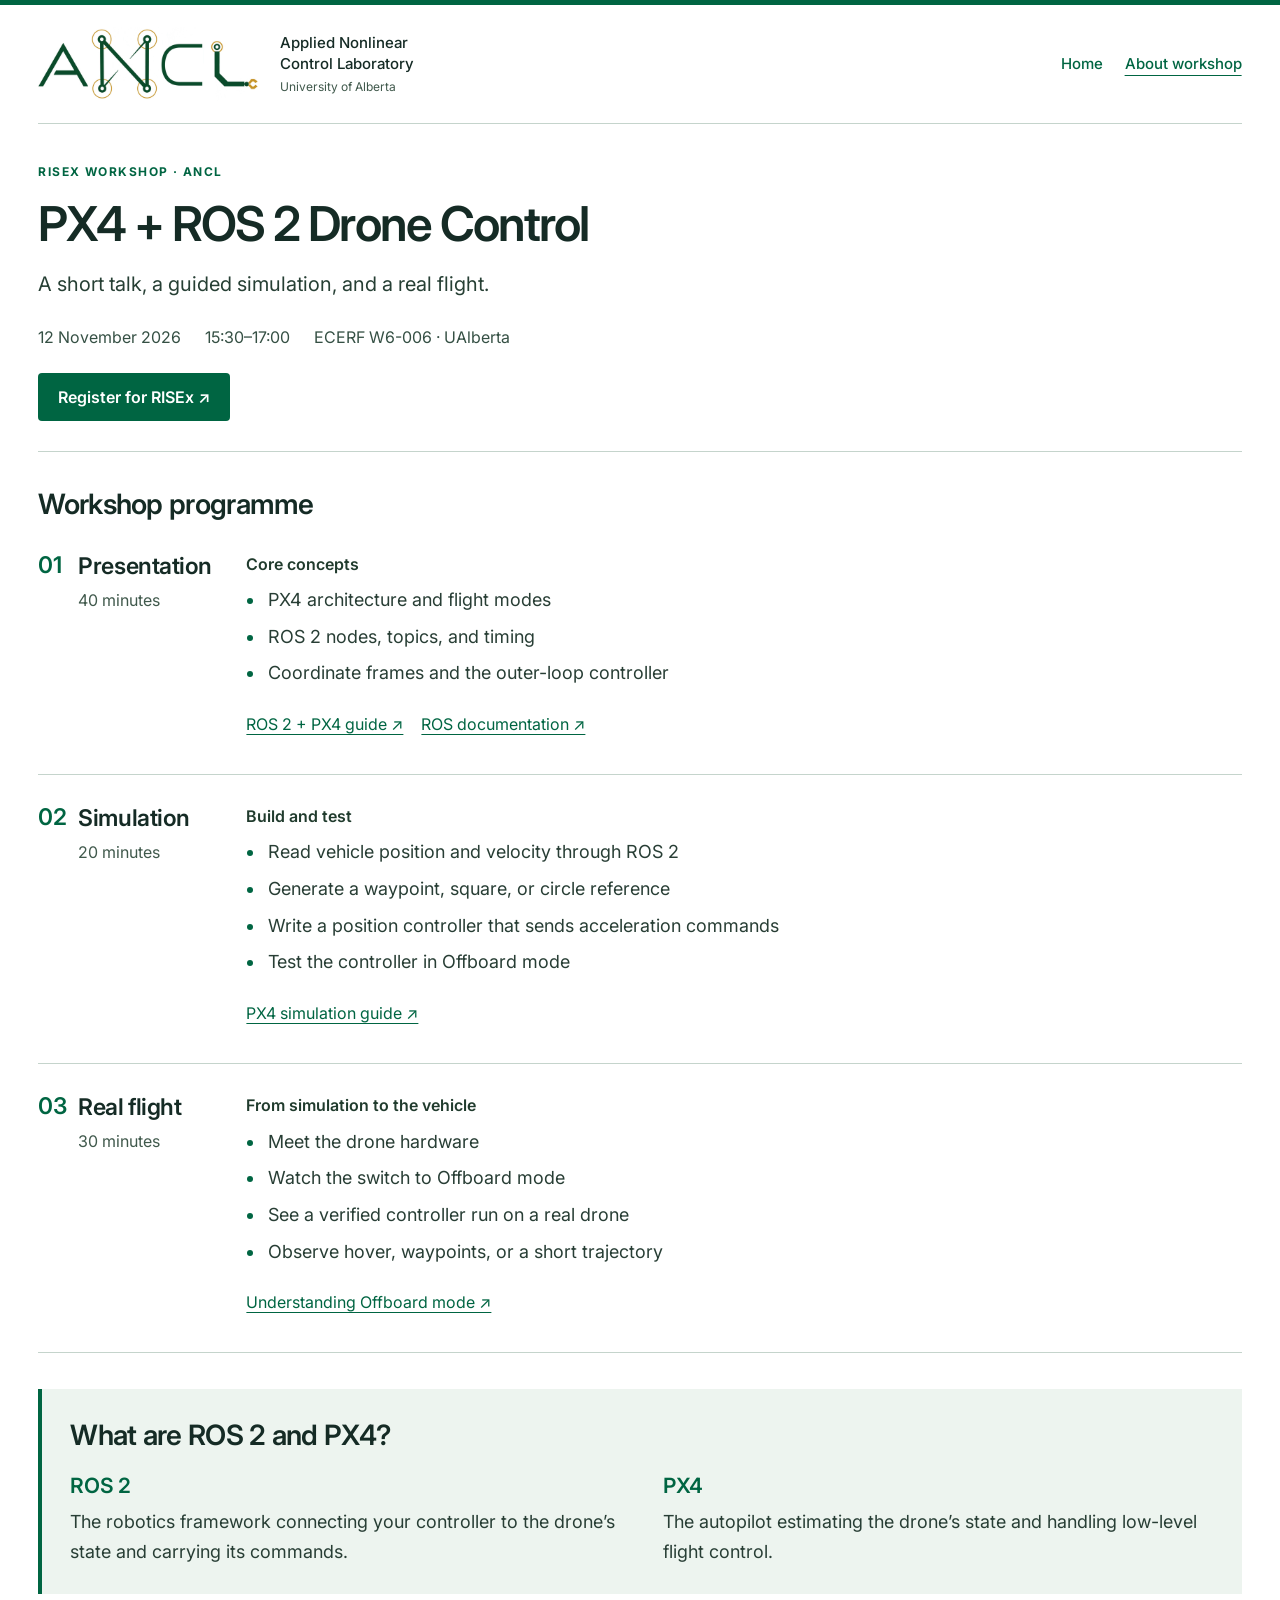
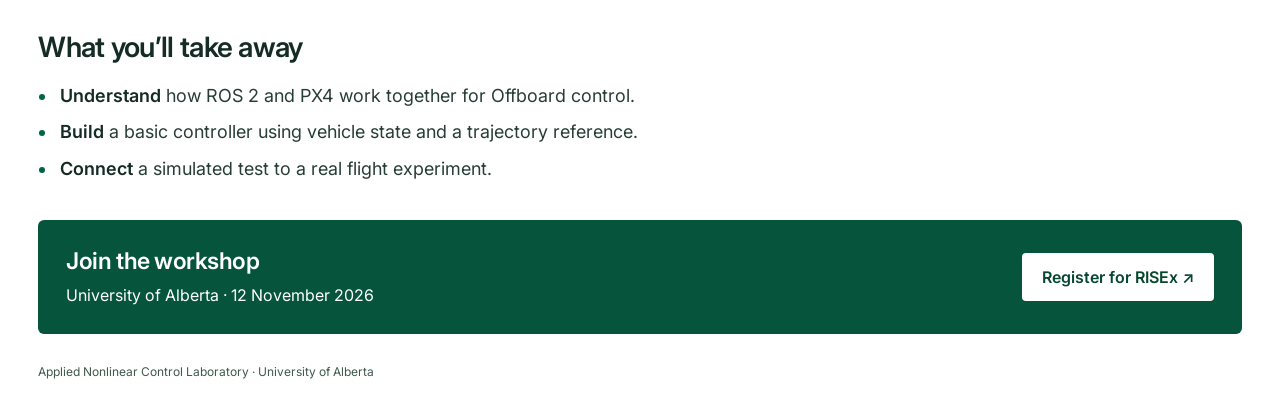
==== commit 34e5ced4: "Refine mobile layouts and optimize organiser portraits" ====
--- a/about.html
+++ b/about.html
@@ -27,6 +27,7 @@
   <h1>PX4 + ROS 2 Drone Control</h1>
   <p class="subtitle">A short talk, a guided simulation, and a real flight.</p>
   <div class="facts"><span>12 November 2026</span><span>15:30–17:00</span><span>ECERF W6-006 · UAlberta</span></div>
+  <div class="hero-actions"><a class="register" href="https://conference.albertarobotics.ca/registration/" target="_blank" rel="noopener">Register for RISEx ↗</a></div>
  </header>
  <section class="agenda">
   <h2>Workshop programme</h2>
--- a/style.css
+++ b/style.css
@@ -1,6 +1,6 @@
 /* Shared foundations. No build step or JavaScript is required. */
 * { box-sizing:border-box; }
-html { color-scheme:light; }
+html { color-scheme:light; -webkit-text-size-adjust:100%; text-size-adjust:100%; }
 body { margin:0; background:#fff; }
 main { display:block; }
 a:focus-visible { outline:3px solid #b37b00; outline-offset:4px; border-radius:2px; }
@@ -103,6 +103,7 @@
 #about-page li { padding-left:3px; margin:7px 0; }
 #about-page li::marker { color:var(--workshop-green); }
 #about-page .reading { display:flex; flex-wrap:wrap; column-gap:18px; row-gap:8px; margin-top:14px; font-size:14px; }
+#about-page .reading a { display:inline-flex; align-items:center; min-height:44px; padding-block:8px; }
 #about-page .systems { margin-top:36px; padding:25px 28px; background:#edf4ef; border-left:4px solid var(--workshop-green); }
 #about-page .system-columns { display:grid; grid-template-columns:1fr 1fr; gap:32px; margin-top:18px; }
 #about-page .system-columns h3 { font-size:18px; color:var(--workshop-green); }
@@ -135,7 +136,7 @@
 :is(#home-page,#about-page) .lab-name { display:block; font-size:15px; line-height:1.4; font-weight:500; }
 :is(#home-page,#about-page) .lab-university { display:block; color:#40594c; font-size:12px; font-weight:400; margin-top:5px; }
 :is(#home-page,#about-page) .lab-header nav { display:flex; flex-wrap:wrap; gap:22px; font-size:15px; font-weight:500; }
-:is(#home-page,#about-page) .lab-header nav a { color:#006542; text-decoration:none; display:inline-flex; align-items:center; min-height:40px; }
+:is(#home-page,#about-page) .lab-header nav a { color:#006542; text-decoration:none; display:inline-flex; align-items:center; min-height:44px; }
 #about-page { padding-top:0; font-size:18px; line-height:1.65; }
 #about-page .hero { margin-top:38px; padding-bottom:30px; }
 #about-page h1 { font-size:clamp(30px,4.6vw,48px); }
@@ -154,18 +155,67 @@
 #about-page .register { font-size:16px; }
 #home-page .person .bio { max-width:none; width:100%; text-align:justify; text-justify:inter-word; }
 @media(max-width:620px) {
- :is(#home-page,#about-page) .lab-header { gap:12px; padding:20px 0 14px; }
- :is(#home-page,#about-page) .lab-brand { align-items:flex-start; flex-direction:column; gap:8px; }
- :is(#home-page,#about-page) .lab-mark { width:190px; height:63px; }
- :is(#home-page,#about-page) .lab-mark img { width:242px; left:-25px; top:-37px; }
- :is(#home-page,#about-page) .lab-name { font-size:13px; }
- :is(#home-page,#about-page) .lab-header nav { width:100%; font-size:14px; }
+ :is(#home-page,#about-page) { padding-inline:20px; }
+ :is(#home-page,#about-page) .lab-header { gap:8px; padding:14px 0 10px; }
+ :is(#home-page,#about-page) .lab-brand { gap:0; }
+ :is(#home-page,#about-page) .lab-mark { width:154px; height:52px; }
+ :is(#home-page,#about-page) .lab-mark img { width:196px; left:-20px; top:-30px; }
+ :is(#home-page,#about-page) .lab-name { display:none; }
+ :is(#home-page,#about-page) .lab-header nav { width:100%; gap:8px; font-size:14px; }
+ :is(#home-page,#about-page) .lab-header nav a { min-height:44px; padding:8px 14px; border-radius:4px; }
+ :is(#home-page,#about-page) .lab-header nav a[aria-current="page"] { background:#edf4ef; }
+ :is(#home-page,#about-page) h1 { font-size:clamp(30px,7.8vw,40px); text-wrap:balance; white-space:normal; }
+ :is(#home-page,#about-page) h2 { text-wrap:balance; }
+ :is(#home-page,#about-page) .hero { text-align:left; }
+ #home-page .hero { padding:28px 0; }
+ #home-page .eyebrow { font-size:11px; letter-spacing:.09em; }
+ #home-page .lede { margin-top:16px; }
+ #home-page .hero-actions { display:grid; grid-template-columns:1fr; gap:10px; margin-top:22px; }
+ #home-page .primary,#home-page .secondary { min-height:48px; font-size:16px; padding-inline:12px; }
+ #home-page .event-facts { padding:18px; gap:16px; margin-bottom:28px; }
+ #home-page .event-facts .fact + .fact { border-top:1px solid var(--home-line); padding-top:16px; }
+ #home-page .fact p,#home-page .demos p,#home-page .stages p,#home-page .contact p { font-size:16px; }
+ #home-page .fact a { display:inline-flex; align-items:center; min-height:44px; }
+ #home-page .programme-top a { display:inline-flex; align-items:center; min-height:44px; font-size:16px; }
+ #home-page .stages { gap:20px; }
+ #home-page .stage-title { gap:12px; }
+ #home-page .stages p { margin-left:32px; }
+ #home-page .person > div:first-child { display:grid; grid-template-columns:88px minmax(0,1fr); gap:4px 16px; align-content:center; }
+ #home-page .person h3 { grid-column:2; align-self:end; }
+ #home-page .person .rank { grid-column:2; margin-top:0; }
+ #home-page .person .headshot { grid-column:1; grid-row:1 / span 2; width:88px!important; height:88px!important; margin:0!important; }
+ #home-page .person .bio { text-align:left; font-size:17px; line-height:1.7; }
+ #home-page .contact { padding:20px 18px; }
+ #home-page .contact a { display:inline-flex; align-items:center; min-height:44px; overflow-wrap:anywhere; }
+ #home-page footer a { display:inline-flex; align-items:center; min-height:44px; font-size:14px; }
  #about-page { font-size:18px; }
  #about-page .agenda-row { grid-template-columns:1fr; gap:18px; }
  #about-page h2 { font-size:26px; }
- #about-page .hero { margin-top:30px; }
+ #about-page .hero { margin-top:28px; padding-bottom:28px; }
+ #about-page .subtitle { font-size:18px; }
+ #about-page .facts { gap:4px; flex-direction:column; margin-top:18px; }
+ #about-page .agenda { margin-top:28px; }
+ #about-page .step-title { grid-template-columns:30px 1fr; }
+ #about-page .step-title > div { display:flex; align-items:baseline; justify-content:space-between; flex-wrap:wrap; gap:4px 12px; }
+ #about-page .step-meta { margin-top:0; white-space:nowrap; }
+ #about-page .reading { flex-direction:column; align-items:stretch; gap:8px; }
+ #about-page .reading a { min-height:48px; padding:10px 12px; border:1px solid #c5d4cc; border-radius:5px; line-height:1.5; }
  #about-page .system-columns { gap:22px; }
- #home-page .person .bio { text-align:left; }
+ #about-page .systems,#about-page .join { padding:22px 18px; }
+ #about-page .join { gap:18px; }
+ #about-page .join .register { width:100%; text-align:center; min-height:48px; }
+ #about-page .hero-actions .register { width:100%; }
 }
 
 :is(#home-page,#about-page) .lab-header nav a[aria-current="page"] { text-decoration:underline; text-underline-offset:6px; }
+#about-page .hero-actions { margin-top:22px; }
+#about-page .hero-actions .register { display:inline-flex; align-items:center; justify-content:center; min-height:48px; background:#006542; color:#fff; }
+#about-page .hero-actions .register:hover { background:#004c33; }
+:is(#home-page,#about-page) :is(p,a,h2,h3) { overflow-wrap:break-word; }
+@media (min-width:621px) and (max-width:900px) {
+ :is(#home-page,#about-page) .lab-header { gap:12px; }
+ :is(#home-page,#about-page) .lab-header nav a { min-height:44px; }
+ #home-page .stages { gap:18px; }
+ #home-page .person { grid-template-columns:150px minmax(0,1fr); gap:24px; }
+ #about-page .agenda-row { grid-template-columns:160px minmax(0,1fr); gap:22px; }
+}
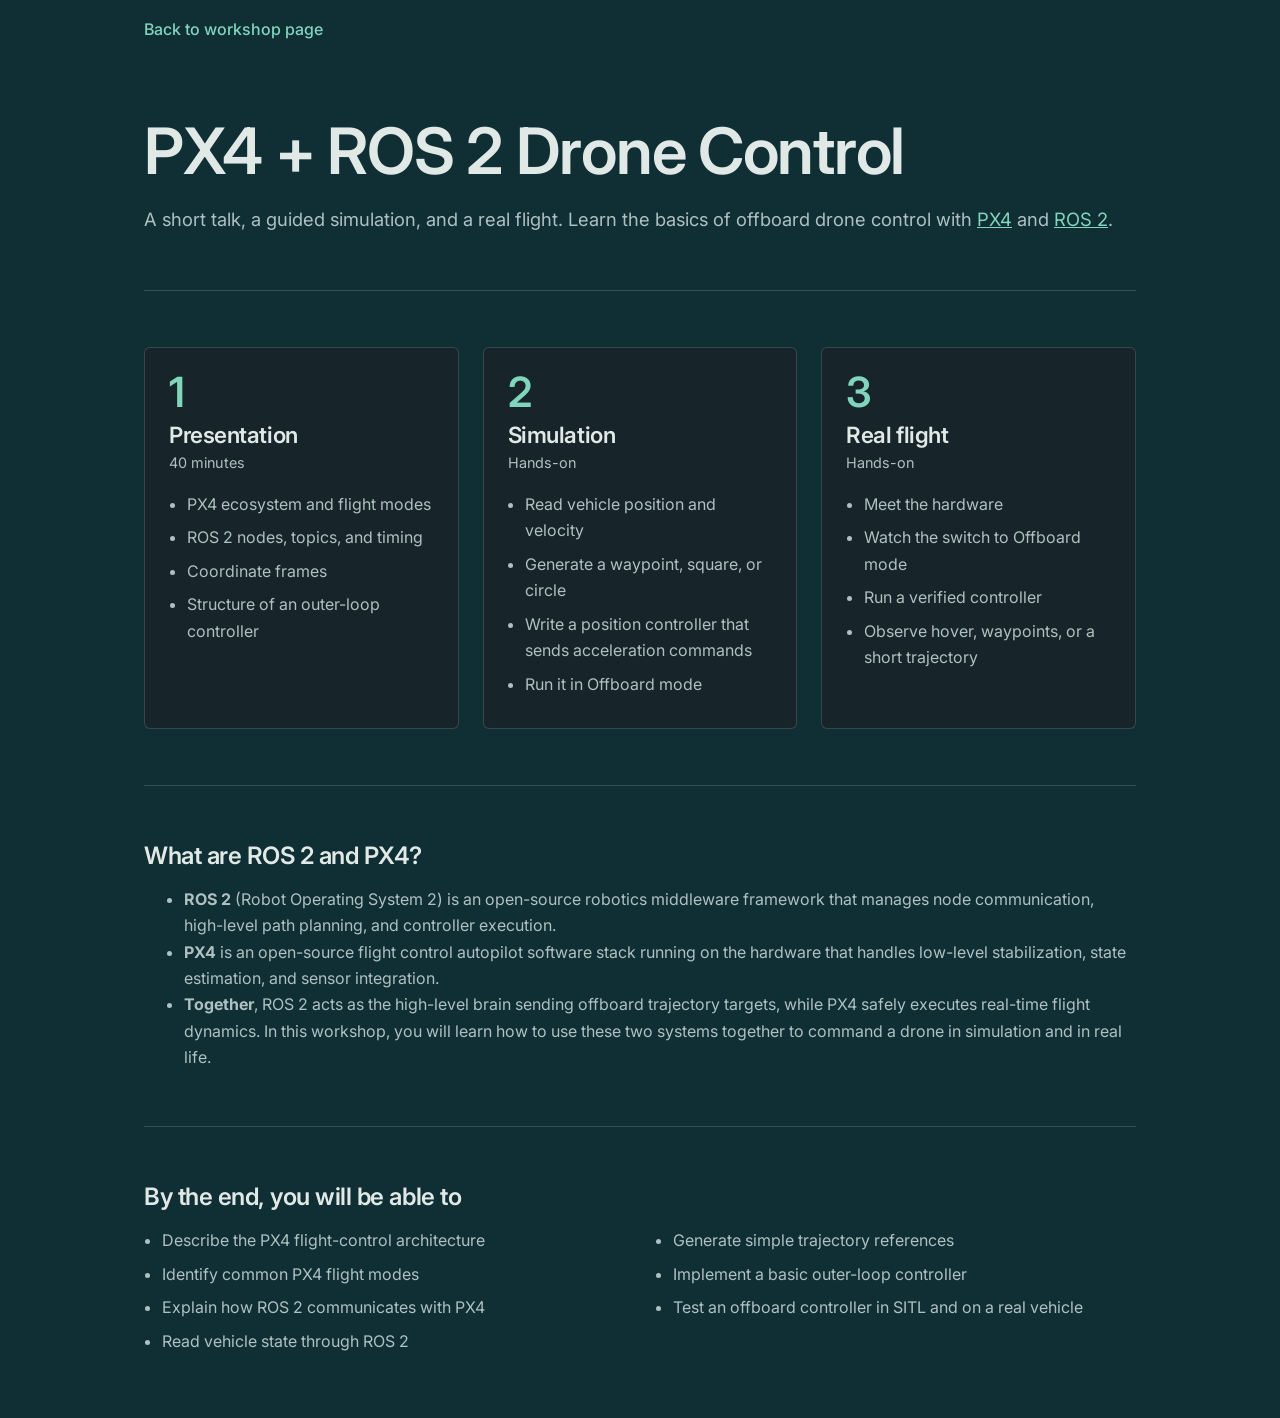
==== commit 295a6b1a: "Deploying to gh-pages from @ ANCL/ancl-risex-workshop-2026@8a5798399689e74d0e035974506d400913979670 " ====
--- a/about.html
+++ b/about.html
@@ -1,54 +1,91 @@
-<!doctype html>
+<!DOCTYPE html>
 <html lang="en">
 <head>
   <meta charset="utf-8">
   <meta name="viewport" content="width=device-width, initial-scale=1">
-  <meta name="description" content="Explore the workshop programme: a 40-minute presentation, 20-minute simulation session, and 30-minute real flight session using PX4 and ROS 2.">
   <title>About the Workshop | PX4 + ROS 2 Drone Control</title>
   <link rel="preconnect" href="https://fonts.googleapis.com">
   <link rel="preconnect" href="https://fonts.gstatic.com" crossorigin>
-  <link href="https://fonts.googleapis.com/css2?family=Inter:wght@400;500;600;700&amp;display=swap" rel="stylesheet">
+  <link href="https://fonts.googleapis.com/css2?family=Inter:ital,wght@0,400;0,500;0,600;1,400&display=swap" rel="stylesheet">
   <link rel="stylesheet" href="style.css">
 </head>
-<body>
-<div id="about-page">
- <a class="skip-link" href="#main-content">Skip to content</a>
-<header class="lab-header">
- <a class="lab-brand" href="index.html" aria-label="ANCL workshop home">
-  <span class="lab-mark"><img width="800" height="450" src="assets/ANCL_logo.png" alt="ANCL"></span>
-  <span class="lab-name">Applied Nonlinear<br>Control Laboratory<span class="lab-university">University of Alberta</span></span>
- </a>
- <nav aria-label="Workshop navigation"><a href="index.html">Home</a><a href="about.html" aria-current="page">About workshop</a></nav>
+
+<body class = "about-page">
+
+<header class="banner">
+  <div class="wrap"><a class="back" href="index.html">Back to workshop page</a></div>
 </header>
-<main id="main-content">
 
- <header class="hero">
-  <p class="eyebrow">RISEx Workshop · ANCL</p>
+<main class="wrap poster" text_color>
   <h1>PX4 + ROS 2 Drone Control</h1>
-  <p class="subtitle">A short talk, a guided simulation, and a real flight.</p>
-  <div class="facts"><span>12 November 2026</span><span>15:30–17:00</span><span>ECERF W6-006 · UAlberta</span></div>
-  <div class="hero-actions"><a class="register" href="https://conference.albertarobotics.ca/registration/" target="_blank" rel="noopener">Register for RISEx ↗</a></div>
- </header>
- <section class="agenda">
-  <h2>Workshop programme</h2>
-  <article class="agenda-row">
-   <div class="step-title"><span class="step-number">01</span><div><h3>Presentation</h3><p class="step-meta">40 minutes</p></div></div>
-   <div><p class="list-title">Core concepts</p><ul><li>PX4 architecture and flight modes</li><li>ROS 2 nodes, topics, and timing</li><li>Coordinate frames and the outer-loop controller</li></ul><div class="reading"><a href="https://docs.px4.io/main/en/ros2/user_guide" target="_blank" rel="noopener">ROS 2 + PX4 guide ↗</a><a href="https://docs.ros.org/" target="_blank" rel="noopener">ROS documentation ↗</a></div></div>
-  </article>
-  <article class="agenda-row">
-   <div class="step-title"><span class="step-number">02</span><div><h3>Simulation</h3><p class="step-meta">20 minutes</p></div></div>
-   <div><p class="list-title">Build and test</p><ul><li>Read vehicle position and velocity through ROS 2</li><li>Generate a waypoint, square, or circle reference</li><li>Write a position controller that sends acceleration commands</li><li>Test the controller in Offboard mode</li></ul><div class="reading"><a href="https://docs.px4.io/main/en/simulation/" target="_blank" rel="noopener">PX4 simulation guide ↗</a></div></div>
-  </article>
-  <article class="agenda-row">
-   <div class="step-title"><span class="step-number">03</span><div><h3>Real flight</h3><p class="step-meta">30 minutes</p></div></div>
-   <div><p class="list-title">From simulation to the vehicle</p><ul><li>Meet the drone hardware</li><li>Watch the switch to Offboard mode</li><li>See a verified controller run on a real drone</li><li>Observe hover, waypoints, or a short trajectory</li></ul><div class="reading"><a href="https://docs.px4.io/main/en/flight_modes/offboard" target="_blank" rel="noopener">Understanding Offboard mode ↗</a></div></div>
-  </article>
- </section>
- <section class="systems"><h2>What are ROS 2 and PX4?</h2><div class="system-columns"><div><h3>ROS 2</h3><p>The robotics framework connecting your controller to the drone’s state and carrying its commands.</p></div><div><h3>PX4</h3><p>The autopilot estimating the drone’s state and handling low-level flight control.</p></div></div></section>
- <section class="outcomes"><h2>What you’ll take away</h2><ul><li><strong>Understand</strong> how ROS 2 and PX4 work together for Offboard control.</li><li><strong>Build</strong> a basic controller using vehicle state and a trajectory reference.</li><li><strong>Connect</strong> a simulated test to a real flight experiment.</li></ul></section>
- <section class="join"><div><h3>Join the workshop</h3><p>University of Alberta · 12 November 2026</p></div><a class="register" href="https://conference.albertarobotics.ca/registration/" target="_blank" rel="noopener">Register for RISEx ↗</a></section>
- </main>
-<footer>Applied Nonlinear Control Laboratory · University of Alberta</footer>
-</div>
+  <p class="lede">A short talk, a guided simulation, and a real flight. Learn the basics of offboard drone control with <a href="https://px4.io/">PX4</a> and <a href="https://www.ros.org/">ROS 2</a>.</p>
+
+  <hr>
+
+  <section class="parts">
+    <div class="part">
+      <span class="num">1</span>
+      <h2>Presentation</h2>
+      <p class="meta">40 minutes</p>
+      <ul>
+        <li>PX4 ecosystem and flight modes</li>
+        <li>ROS 2 nodes, topics, and timing</li>
+        <li>Coordinate frames</li>
+        <li>Structure of an outer-loop controller</li>
+      </ul>
+    </div>
+    <div class="part">
+      <span class="num">2</span>
+      <h2>Simulation</h2>
+      <p class="meta">Hands-on</p>
+      <ul>
+        <li>Read vehicle position and velocity</li>
+        <li>Generate a waypoint, square, or circle</li>
+        <li>Write a position controller that sends acceleration commands</li>
+        <li>Run it in Offboard mode</li>
+      </ul>
+    </div>
+    <div class="part">
+      <span class="num">3</span>
+      <h2>Real flight</h2>
+      <p class="meta">Hands-on</p>
+      <ul>
+        <li>Meet the hardware</li>
+        <li>Watch the switch to Offboard mode</li>
+        <li>Run a verified controller</li>
+        <li>Observe hover, waypoints, or a short trajectory</li>
+      </ul>
+    </div>
+  </section>
+
+  <hr>
+
+  <!-- ============ ROS 2 & PX4 OVERVIEW ============ -->
+  <section class="overview" style="margin-top: 2rem;">
+    <h2 class="sub">What are ROS 2 and PX4?</h2>
+    <ul style="list-style-type:disc;">
+      <li><strong>ROS 2</strong> (Robot Operating System 2) is an open-source robotics middleware framework that manages node communication, high-level path planning, and controller execution. </li>
+      <li><strong>PX4</strong> is an open-source flight control autopilot software stack running on the hardware that handles low-level stabilization, state estimation, and sensor integration. </li>
+      <li><strong>Together</strong>, ROS 2 acts as the high-level brain sending offboard trajectory targets, while PX4 safely executes real-time flight dynamics.
+      In this workshop, you will learn how to use these two systems together to command a drone in simulation and in real life.</li>
+    </ul>
+  </section>
+
+  <hr>
+
+  <section>
+    <h2 class="sub">By the end, you will be able to</h2>
+    <ul class="outcomes">
+      <li>Describe the PX4 flight-control architecture</li>
+      <li>Identify common PX4 flight modes</li>
+      <li>Explain how ROS 2 communicates with PX4</li>
+      <li>Read vehicle state through ROS 2</li>
+      <li>Generate simple trajectory references</li>
+      <li>Implement a basic outer-loop controller</li>
+      <li>Test an offboard controller in SITL and on a real vehicle</li>
+    </ul>
+  </section>
+</main>
+
 </body>
-</html>
+</html>
--- a/style.css
+++ b/style.css
@@ -1,221 +1,202 @@
-/* Shared foundations. No build step or JavaScript is required. */
-* { box-sizing:border-box; }
-html { color-scheme:light; -webkit-text-size-adjust:100%; text-size-adjust:100%; }
-body { margin:0; background:#fff; }
-main { display:block; }
-a:focus-visible { outline:3px solid #b37b00; outline-offset:4px; border-radius:2px; }
-.skip-link { position:absolute; top:8px; left:20px; z-index:10; padding:10px 16px; background:#fff; color:#006542; transform:translateY(-160%); }
-.skip-link:focus { transform:translateY(0); }
-
-/* Home page */
-
-#home-page { --home-green:#006542; --home-ink:#152b25; --home-body:#283e35; --home-line:#c5d4cc; color-scheme:light; background:#fff; color:var(--home-body); font:400 16px/1.65 Inter,Arial,sans-serif; border-top:5px solid var(--home-green); padding:0 clamp(22px,5vw,58px) 30px; }
-#home-page * { box-sizing:border-box; }
-#home-page h1,#home-page h2,#home-page h3,#home-page h4,#home-page p,#home-page figure { margin:0; }
-#home-page a { color:var(--home-green); text-decoration:underline; text-underline-offset:4px; }
-#home-page a:hover { color:#003e29; text-decoration-thickness:2px; }
-#home-page img { display:block; max-width:100%; }
-#home-page .home-nav { display:flex; align-items:center; justify-content:space-between; gap:20px; border-bottom:1px solid var(--home-line); padding:6px 0; }
-#home-page .home-logo { width:160px; height:90px; object-fit:contain; }
-#home-page .home-nav nav { display:flex; gap:22px; flex-wrap:wrap; font-size:14px; font-weight:500; }
-#home-page .home-nav a { text-decoration:none; }
-#home-page .hero { text-align:center; padding:42px 0 30px; }
-#home-page .eyebrow { color:var(--home-green); font-weight:700; font-size:12px; text-transform:uppercase; letter-spacing:.13em; margin-bottom:14px; }
-#home-page h1 { font-size:clamp(28px,4.15vw,42px); color:var(--home-ink); line-height:1.2; font-weight:600; letter-spacing:-.04em; }
-#home-page .lede { font-size:18px; line-height:1.6; max-width:62ch; margin:18px auto 0; color:#263f34; }
-#home-page .hero-actions { display:flex; flex-wrap:wrap; gap:12px; justify-content:center; margin-top:26px; }
-#home-page .primary,#home-page .secondary { display:inline-flex; align-items:center; justify-content:center; padding:11px 20px; border-radius:5px; font-size:15px; font-weight:600; text-decoration:none; }
-#home-page .primary { background:var(--home-green); color:#fff; border:1px solid var(--home-green); }
-#home-page .primary:hover { background:#004c33; color:#fff; }
-#home-page .secondary { background:#fff; color:var(--home-green); border:1px solid #77998a; }
-#home-page .event-facts { background:#edf4ef; padding:20px 24px; display:grid; grid-template-columns:1fr 1.1fr; gap:20px; border-radius:6px; margin:4px 0 32px; }
-#home-page .fact { display:flex; gap:12px; }
-#home-page .fact svg { width:18px; height:18px; flex-shrink:0; margin-top:4px; color:var(--home-green); }
-#home-page .fact strong { display:block; font-weight:600; color:var(--home-ink); }
-#home-page .fact p { font-size:14px; margin-top:3px; }
-#home-page h2 { font-size:26px; line-height:1.3; font-weight:600; color:var(--home-ink); letter-spacing:-.025em; }
-#home-page h3 { font-size:21px; line-height:1.3; font-weight:600; color:var(--home-ink); letter-spacing:-.02em; }
-#home-page .demos { display:grid; grid-template-columns:1fr 1fr; gap:24px; }
-#home-page .demos img { width:100%; height:auto; aspect-ratio:2/1; object-fit:contain; background:#f2f3f2; border-radius:6px; }
-#home-page .demos figcaption { margin-top:14px; }
-#home-page .demos h2 { font-size:17px; }
-#home-page .demos p { margin-top:5px; font-size:14px; line-height:1.6; }
-#home-page .programme { margin-top:38px; padding:26px 0; border-top:1px solid var(--home-line); border-bottom:1px solid var(--home-line); }
-#home-page .programme-top { display:flex; justify-content:space-between; align-items:center; flex-wrap:wrap; gap:12px; }
-#home-page .programme-top a { font-size:14px; font-weight:500; }
-#home-page .stages { display:grid; grid-template-columns:repeat(3,1fr); gap:24px; margin-top:22px; }
-#home-page .stage-title { display:flex; gap:10px; align-items:baseline; }
-#home-page .stage-title span { color:var(--home-green); font-weight:600; }
-#home-page .stages h3 { font-size:17px; }
-#home-page .stages p { font-size:14px; margin-top:8px; }
-#home-page .people { margin-top:40px; }
-#home-page .people-intro { margin-top:8px; font-size:15px; }
-#home-page .person { display:grid; grid-template-columns:170px minmax(0,1fr); gap:30px; padding:30px 0; border-bottom:1px solid var(--home-line); }
-#home-page .person h3 { font-size:20px; }
-#home-page .person .rank { margin-top:5px; font-size:14px; color:#40594c; }
-#home-page .person .headshot { width:140px!important; height:140px!important; aspect-ratio:1; object-fit:cover; border-radius:6px; margin:16px 0 0!important; }
-#home-page .person h4 { margin:0 0 10px; color:var(--home-green); font-size:14px; font-weight:600; }
-#home-page .person .bio { font-size:16px; line-height:1.75; text-align:left; color:var(--home-body); max-width:68ch; }
-#home-page .contact { margin-top:36px; padding:26px 28px; background:#edf4ef; border-left:4px solid var(--home-green); }
-#home-page .contact-grid { display:grid; grid-template-columns:1fr 1fr; gap:28px; margin-top:20px; }
-#home-page .contact h3 { font-size:16px; margin-bottom:7px; }
-#home-page .contact p { font-size:14px; }
-#home-page .contact .address { margin-top:20px; }
-#home-page footer { display:flex; justify-content:space-between; flex-wrap:wrap; gap:12px; margin-top:28px; font-size:12px; color:#40594c; }
-@media(min-width:750px) { #home-page h1 { white-space:nowrap; } }
-@media(max-width:620px) {
- #home-page .home-logo { width:115px; height:65px; }
- #home-page .home-nav nav { gap:8px 16px; font-size:13px; }
- #home-page .hero { padding-top:34px; }
- #home-page .event-facts,#home-page .demos,#home-page .stages,#home-page .contact-grid { grid-template-columns:1fr; }
- #home-page .demos { gap:28px; }
- #home-page .person { grid-template-columns:1fr; gap:20px; }
- #home-page .person .headshot { width:120px!important; height:120px!important; }
- #home-page .contact { padding:22px; }
- #home-page .home-nav a { display:inline-flex; align-items:center; min-height:36px; }
-}
-
-
-/* About page */
-
-#about-page { --workshop-green:#006542; --workshop-ink:#152b25; --workshop-body:#283e35; --workshop-rule:#c5d4cc; color-scheme:light; background:#ffffff; color:var(--workshop-body); font:400 16px/1.65 Inter,Arial,sans-serif; padding:28px clamp(22px,5vw,58px) 32px; border-top:5px solid var(--workshop-green); }
-#about-page * { box-sizing:border-box; }
-#about-page h1,#about-page h2,#about-page h3,#about-page p { margin:0; }
-#about-page a { color:var(--workshop-green); text-decoration:underline; text-underline-offset:4px; text-decoration-thickness:1px; }
-#about-page a:hover { color:#003e29; text-decoration-thickness:2px; }
-#about-page .back { display:inline-block; font-size:14px; font-weight:500; text-decoration:none; }
-#about-page .hero { margin-top:46px; padding-bottom:32px; border-bottom:1px solid var(--workshop-rule); }
-#about-page .eyebrow { color:var(--workshop-green); font-size:12px; font-weight:700; letter-spacing:.12em; text-transform:uppercase; margin-bottom:13px; }
-#about-page h1 { color:var(--workshop-ink); font-size:clamp(28px,4.15vw,42px); line-height:1.2; font-weight:600; letter-spacing:-.04em; }
-#about-page .subtitle { color:#263f34; font-size:18px; margin-top:16px; line-height:1.6; }
-#about-page .facts { display:flex; flex-wrap:wrap; gap:8px 24px; margin-top:24px; font-size:14px; color:#355044; }
-#about-page .facts span { display:flex; align-items:center; gap:8px; }
-#about-page .facts svg { width:16px; height:16px; color:var(--workshop-green); }
-#about-page h2 { color:var(--workshop-ink); font-size:25px; line-height:1.3; font-weight:600; letter-spacing:-.025em; }
-#about-page h3 { color:var(--workshop-ink); font-size:21px; line-height:1.35; font-weight:600; letter-spacing:-.02em; }
-#about-page .agenda { margin-top:34px; }
-#about-page .agenda-row { display:grid; grid-template-columns:minmax(170px,.7fr) minmax(0,1.6fr); gap:26px; padding:28px 0; border-bottom:1px solid var(--workshop-rule); }
-#about-page .step-title { display:grid; grid-template-columns:32px 1fr; gap:12px; align-content:start; }
-#about-page .step-number { font-size:23px; font-weight:600; line-height:1.3; color:var(--workshop-green); }
-#about-page .step-meta { margin-top:5px; font-size:14px; color:#40594c; }
-#about-page .list-title { font-size:13px; font-weight:600; letter-spacing:.035em; color:#395347; margin-bottom:8px; }
-#about-page ul { padding:0 0 0 19px; margin:0; }
-#about-page li { padding-left:3px; margin:7px 0; }
-#about-page li::marker { color:var(--workshop-green); }
-#about-page .reading { display:flex; flex-wrap:wrap; column-gap:18px; row-gap:8px; margin-top:14px; font-size:14px; }
-#about-page .reading a { display:inline-flex; align-items:center; min-height:44px; padding-block:8px; }
-#about-page .systems { margin-top:36px; padding:25px 28px; background:#edf4ef; border-left:4px solid var(--workshop-green); }
-#about-page .system-columns { display:grid; grid-template-columns:1fr 1fr; gap:32px; margin-top:18px; }
-#about-page .system-columns h3 { font-size:18px; color:var(--workshop-green); }
-#about-page .system-columns p { margin-top:7px; }
-#about-page .outcomes { margin-top:35px; }
-#about-page .outcomes ul { margin-top:15px; }
-#about-page .outcomes strong { color:var(--workshop-ink); font-weight:600; }
-#about-page .join { display:flex; align-items:center; justify-content:space-between; gap:20px; flex-wrap:wrap; margin-top:36px; padding:26px 28px; background:#07543d; color:#fff; border-radius:6px; }
-#about-page .join h3 { color:#fff; }
-#about-page .join p { color:#fff; margin-top:5px; font-size:14px; }
-#about-page .register { display:inline-block; padding:11px 20px; font-size:15px; font-weight:600; background:#fff; color:#064730; text-decoration:none; border-radius:4px; }
-#about-page footer { margin-top:28px; font-size:12px; color:#40594c; }
-@media(min-width:750px) { #about-page h1 { white-space:nowrap; } }
-@media(max-width:620px) {
- #about-page .hero { margin-top:34px; }
- #about-page .agenda-row { grid-template-columns:1fr; gap:18px; }
- #about-page .system-columns { grid-template-columns:1fr; gap:20px; }
- #about-page .systems,#about-page .join { padding:22px; }
- #about-page .reading a { display:inline-flex; min-height:32px; align-items:center; }
-}
-
-
-/* Shared header and approved layout */
-:is(#home-page,#about-page) { width:100%; max-width:1280px; margin-inline:auto; padding-inline:clamp(20px,3vw,48px); }
-:is(#home-page,#about-page) h1 { font-size:clamp(30px,4.6vw,48px); font-weight:600; line-height:1.2; letter-spacing:-.04em; }
-:is(#home-page,#about-page) .lab-header { display:flex; align-items:center; justify-content:space-between; flex-wrap:wrap; gap:22px; padding:22px 0; border-bottom:1px solid #c5d4cc; }
-:is(#home-page,#about-page) .lab-brand { display:flex; align-items:center; gap:22px; color:#152b25; text-decoration:none; }
-:is(#home-page,#about-page) .lab-mark { display:block; position:relative; width:220px; height:74px; flex-shrink:0; overflow:hidden; }
-:is(#home-page,#about-page) .lab-mark img { position:absolute; width:280px; height:auto; max-width:none; left:-29px; top:-43px; }
-:is(#home-page,#about-page) .lab-name { display:block; font-size:15px; line-height:1.4; font-weight:500; }
-:is(#home-page,#about-page) .lab-university { display:block; color:#40594c; font-size:12px; font-weight:400; margin-top:5px; }
-:is(#home-page,#about-page) .lab-header nav { display:flex; flex-wrap:wrap; gap:22px; font-size:15px; font-weight:500; }
-:is(#home-page,#about-page) .lab-header nav a { color:#006542; text-decoration:none; display:inline-flex; align-items:center; min-height:44px; }
-#about-page { padding-top:0; font-size:18px; line-height:1.65; }
-#about-page .hero { margin-top:38px; padding-bottom:30px; }
-#about-page h1 { font-size:clamp(30px,4.6vw,48px); }
-#about-page h2 { font-size:28px; }
-#about-page h3 { font-size:23px; }
-#about-page .subtitle { font-size:20px; }
-#about-page .facts { font-size:16px; }
-#about-page .agenda-row { grid-template-columns:180px minmax(0,1fr); gap:28px; padding:28px 0; }
-#about-page .list-title { font-size:16px; letter-spacing:0; color:#203b2d; }
-#about-page .step-meta,#about-page .reading { font-size:16px; }
-#about-page .step-title { grid-template-columns:30px 1fr; gap:10px; }
-#about-page .system-columns h3 { font-size:21px; }
-#about-page .system-columns { gap:42px; }
-#about-page .systems { padding:28px; }
-#about-page .join p { font-size:16px; }
-#about-page .register { font-size:16px; }
-#home-page .person .bio { max-width:none; width:100%; text-align:justify; text-justify:inter-word; }
-@media(max-width:620px) {
- :is(#home-page,#about-page) { padding-inline:20px; }
- :is(#home-page,#about-page) .lab-header { gap:8px; padding:14px 0 10px; }
- :is(#home-page,#about-page) .lab-brand { gap:0; }
- :is(#home-page,#about-page) .lab-mark { width:154px; height:52px; }
- :is(#home-page,#about-page) .lab-mark img { width:196px; left:-20px; top:-30px; }
- :is(#home-page,#about-page) .lab-name { display:none; }
- :is(#home-page,#about-page) .lab-header nav { width:100%; gap:8px; font-size:14px; }
- :is(#home-page,#about-page) .lab-header nav a { min-height:44px; padding:8px 14px; border-radius:4px; }
- :is(#home-page,#about-page) .lab-header nav a[aria-current="page"] { background:#edf4ef; }
- :is(#home-page,#about-page) h1 { font-size:clamp(30px,7.8vw,40px); text-wrap:balance; white-space:normal; }
- :is(#home-page,#about-page) h2 { text-wrap:balance; }
- :is(#home-page,#about-page) .hero { text-align:left; }
- #home-page .hero { padding:28px 0; }
- #home-page .eyebrow { font-size:11px; letter-spacing:.09em; }
- #home-page .lede { margin-top:16px; }
- #home-page .hero-actions { display:grid; grid-template-columns:1fr; gap:10px; margin-top:22px; }
- #home-page .primary,#home-page .secondary { min-height:48px; font-size:16px; padding-inline:12px; }
- #home-page .event-facts { padding:18px; gap:16px; margin-bottom:28px; }
- #home-page .event-facts .fact + .fact { border-top:1px solid var(--home-line); padding-top:16px; }
- #home-page .fact p,#home-page .demos p,#home-page .stages p,#home-page .contact p { font-size:16px; }
- #home-page .fact a { display:inline-flex; align-items:center; min-height:44px; }
- #home-page .programme-top a { display:inline-flex; align-items:center; min-height:44px; font-size:16px; }
- #home-page .stages { gap:20px; }
- #home-page .stage-title { gap:12px; }
- #home-page .stages p { margin-left:32px; }
- #home-page .person > div:first-child { display:grid; grid-template-columns:88px minmax(0,1fr); gap:4px 16px; align-content:center; }
- #home-page .person h3 { grid-column:2; align-self:end; }
- #home-page .person .rank { grid-column:2; margin-top:0; }
- #home-page .person .headshot { grid-column:1; grid-row:1 / span 2; width:88px!important; height:88px!important; margin:0!important; }
- #home-page .person .bio { text-align:left; font-size:17px; line-height:1.7; }
- #home-page .contact { padding:20px 18px; }
- #home-page .contact a { display:inline-flex; align-items:center; min-height:44px; overflow-wrap:anywhere; }
- #home-page footer a { display:inline-flex; align-items:center; min-height:44px; font-size:14px; }
- #about-page { font-size:18px; }
- #about-page .agenda-row { grid-template-columns:1fr; gap:18px; }
- #about-page h2 { font-size:26px; }
- #about-page .hero { margin-top:28px; padding-bottom:28px; }
- #about-page .subtitle { font-size:18px; }
- #about-page .facts { gap:4px; flex-direction:column; margin-top:18px; }
- #about-page .agenda { margin-top:28px; }
- #about-page .step-title { grid-template-columns:30px 1fr; }
- #about-page .step-title > div { display:flex; align-items:baseline; justify-content:space-between; flex-wrap:wrap; gap:4px 12px; }
- #about-page .step-meta { margin-top:0; white-space:nowrap; }
- #about-page .reading { flex-direction:column; align-items:stretch; gap:8px; }
- #about-page .reading a { min-height:48px; padding:10px 12px; border:1px solid #c5d4cc; border-radius:5px; line-height:1.5; }
- #about-page .system-columns { gap:22px; }
- #about-page .systems,#about-page .join { padding:22px 18px; }
- #about-page .join { gap:18px; }
- #about-page .join .register { width:100%; text-align:center; min-height:48px; }
- #about-page .hero-actions .register { width:100%; }
-}
-
-:is(#home-page,#about-page) .lab-header nav a[aria-current="page"] { text-decoration:underline; text-underline-offset:6px; }
-#about-page .hero-actions { margin-top:22px; }
-#about-page .hero-actions .register { display:inline-flex; align-items:center; justify-content:center; min-height:48px; background:#006542; color:#fff; }
-#about-page .hero-actions .register:hover { background:#004c33; }
-:is(#home-page,#about-page) :is(p,a,h2,h3) { overflow-wrap:break-word; }
-@media (min-width:621px) and (max-width:900px) {
- :is(#home-page,#about-page) .lab-header { gap:12px; }
- :is(#home-page,#about-page) .lab-header nav a { min-height:44px; }
- #home-page .stages { gap:18px; }
- #home-page .person { grid-template-columns:150px minmax(0,1fr); gap:24px; }
- #about-page .agenda-row { grid-template-columns:160px minmax(0,1fr); gap:22px; }
-}
+/* ============ THEME ============ */
+:root {
+  --bg: #102F35;            /* page background */
+  --banner: #17252B;        /* banner, cards, panels */
+  --accent: #81D5BC;        /* buttons, highlights */
+  --on-accent: #102F35;     /* button text */
+  --accent-hover: #9AE2CD;
+  --text: #E1E9E7;          /* headers, main text */
+  --muted: #AFC0C1;         /* descriptions, secondary text */
+  --line: rgba(175, 192, 193, 0.22);
+  --radius: 6px;
+  --max: 1040px;
+  --font-body: "Inter", system-ui, sans-serif;
+  --font-head: "Inter", system-ui, sans-serif;
+}
+
+* { box-sizing: border-box; }
+body {
+  margin: 0;
+  min-height: 100vh;
+  background: linear-gradient(
+    to bottom,
+    #ffffff 0px,
+    #ffffff 230px,
+    #f0f7f6 320px,
+    #d2e5e2 420px,
+    #9bbfbd 520px,
+    #507c80 680px,
+    #365f65 900px,
+    #285158 1250px,
+    #1c424a 1650px,
+    #102F35 100%
+  );
+  color: var(--muted);
+  font: 400 1rem/1.65 var(--font-body);
+}
+.wrap { max-width: var(--max); margin: 0 auto; padding: 0 1.5rem; }
+h1, h2, h3, h4 { margin: 0; color: var(--text); font-family: var(--font-head); font-weight: 600; line-height: 1.15; letter-spacing: -0.02em; }
+a { color: var(--accent); }
+img { display: block; max-width: 100%; }
+hr { border: 0; border-top: 1px solid var(--line); margin: 3.5rem 0; }
+p { margin: 0; }
+
+/* ---------- Banner ---------- */
+.banner { background: transparent; border: none; }
+.banner-inner {
+  display: flex;
+  align-items: center;
+  justify-content: center;
+  text-align: center;
+  margin-top: -45px;
+  padding: 0 24px 105px;
+  position: relative;
+  z-index: 2;
+}
+.logo-ribbon {
+  background: transparent;
+  border: none;
+}
+
+.logo-ribbon-inner {
+  display: flex;
+  justify-content: center;
+  align-items: center;
+  padding: 0 24px;
+}
+
+.ribbon-logo {
+  display: block;
+  width: 400px;
+  max-width: 100%;
+  height: auto;
+  background: white;
+  border: none;
+  border-radius: 0;
+  box-shadow: none;
+}
+.banner h1 { font-size: clamp(2rem, 4vw, 3rem); color: #102F35; line-height: 1.15; }
+.banner .kicker { margin-bottom: 10px; color: #16745B; font-weight: 500; }
+.banner .lede {
+  margin: 18px auto 0;
+  max-width: 55ch;
+  color: #24454B;
+  line-height: 1.6;
+}
+
+/* ---------- Simulation / experiment gifs ---------- */
+.demos { display: grid; grid-template-columns: 1fr 1fr; gap: 2rem; margin-top: -5.0rem; }
+.demos figure { margin: 0; text-align: center; }
+.demos h2 { margin-bottom: 1rem; font-size: 1.5rem; }
+.media { aspect-ratio: 16 / 10; overflow: hidden; background: rgba(255, 255, 255, 0.0); border: 1px solid var(--line); border-radius: var(--radius); }
+.media img { width: 100%; height: 100%; object-fit: cover; border-radius: 20px;}
+.demos figcaption { margin-top: .75rem; font-size: .9rem; }
+
+/* ---------- Action cards ---------- */
+.actions { display: grid; grid-template-columns: 1fr 1fr; gap: 1.5rem; }
+.card { display: flex; flex-direction: column; align-items: center; gap: 1rem; padding: 1.75rem 1.5rem; text-align: center; background: var(--banner); border: 1px solid var(--line); border-radius: var(--radius); }
+.card.contact-card { grid-column: 1 / -1; }
+.card p { font-size: .95rem; }
+.btn { display: inline-block; padding: .7rem 1.7rem; border: 0; border-radius: var(--radius); background: var(--accent); color: var(--on-accent); font: 600 1rem var(--font-body); text-decoration: none; cursor: pointer; transition: background .15s; }
+.btn:hover { background: var(--accent-hover); }
+.btn:focus-visible { outline: 2px solid var(--text); outline-offset: 3px; }
+.when { width: 100%; margin: .25rem 0 0; padding-top: 1rem; border-top: 1px solid var(--line); font-size: .9rem; }
+.when dt { color: var(--text); font-weight: 600; }
+.when dd { margin: 0 0 .6rem; }
+
+/* ---------- Pop-up Button ---------- */
+.popup-overlay {
+  position: fixed;
+  inset: 0;
+  z-index: 1000;
+  display: flex;
+  align-items: center;
+  justify-content: center;
+  background: rgba(16, 47, 53, 0.65);
+  backdrop-filter: blur(8px);
+  -webkit-backdrop-filter: blur(8px);
+}
+
+.popup-overlay[hidden] {
+  display: none !important;
+}
+
+.popup-card {
+  position: relative;
+  width: min(90vw, 420px);
+  padding: 2rem 1.75rem 1.75rem;
+  background: var(--banner);
+  color: var(--muted);
+  border: 1px solid var(--line);
+  border-radius: var(--radius);
+  box-shadow: 0 20px 25px -5px rgba(0, 0, 0, 0.5), 0 8px 10px -6px rgba(0, 0, 0, 0.5);
+}
+
+.popup-card h3 {
+  margin-bottom: 0.75rem;
+  color: var(--text);
+}
+
+.popup-card p {
+  margin-bottom: 0.5rem;
+}
+
+.close-btn {
+  position: absolute;
+  top: 0.75rem;
+  right: 0.75rem;
+  display: flex;
+  align-items: center;
+  justify-content: center;
+  width: 2rem;
+  height: 2rem;
+  padding: 0;
+  background: transparent;
+  border: 0;
+  border-radius: var(--radius);
+  color: var(--muted);
+  font-size: 1.5rem;
+  line-height: 1;
+  cursor: pointer;
+  transition: color 0.15s, background-color 0.15s;
+}
+
+.close-btn:hover {
+  background: var(--line);
+  color: var(--accent);
+}
+
+.close-btn:focus-visible {
+  outline: 2px solid var(--text);
+  outline-offset: 2px;
+}
+
+/* ---------- About us (paper-style author blocks) ---------- */
+.section-title { margin-bottom: 1.5rem; font-size: 2rem; }
+.person { display: grid; grid-template-columns: 240px 1fr; gap: 1rem 2.5rem; padding: 1.75rem 0; border-top: 1px solid var(--line); }
+.person:last-child { border-bottom: 1px solid var(--line); }
+.person h3 { font-size: 1.5rem; }
+.rank { margin-top: .3rem; font-style: italic; }
+.person h4 { margin-bottom: .6rem; color: var(--accent); font-family: var(--font-body); font-size: 1rem; font-weight: 600; }
+.person .bio { text-align: justify; hyphens: auto; }
+
+/* ---------- About page (poster) ---------- */
+body.about-page { background: var(--bg); }
+.back { display: inline-block; padding: 1rem 0; text-decoration: none; font-weight: 500; }
+.poster { padding-top: 3.5rem; padding-bottom: 4rem; }
+.poster h1 { font-size: clamp(2.4rem, 6vw, 4rem); }
+.poster .lede { margin-top: 1rem; font-size: 1.15rem; }
+.parts { display: grid; grid-template-columns: repeat(3, 1fr); gap: 1.5rem; }
+.part { padding: 1.5rem; background: var(--banner); border: 1px solid var(--line); border-radius: var(--radius); }
+.part .num { display: block; margin-bottom: .5rem; color: var(--accent); font: 600 2.6rem/1 var(--font-head); }
+.part h2 { font-size: 1.4rem; }
+.part .meta { margin-top: .2rem; font-size: .9rem; }
+.part ul, .outcomes { margin: 1rem 0 0; padding-left: 1.1rem; }
+.part li, .outcomes li { margin-bottom: .45rem; }
+.outcomes { columns: 2; column-gap: 3rem; }
+
+.flight-highlight {
+  color: var(--accent);
+  font-weight: 600;
+  text-shadow: 0 0 10px rgba(129, 213, 188, 0.25);
+}
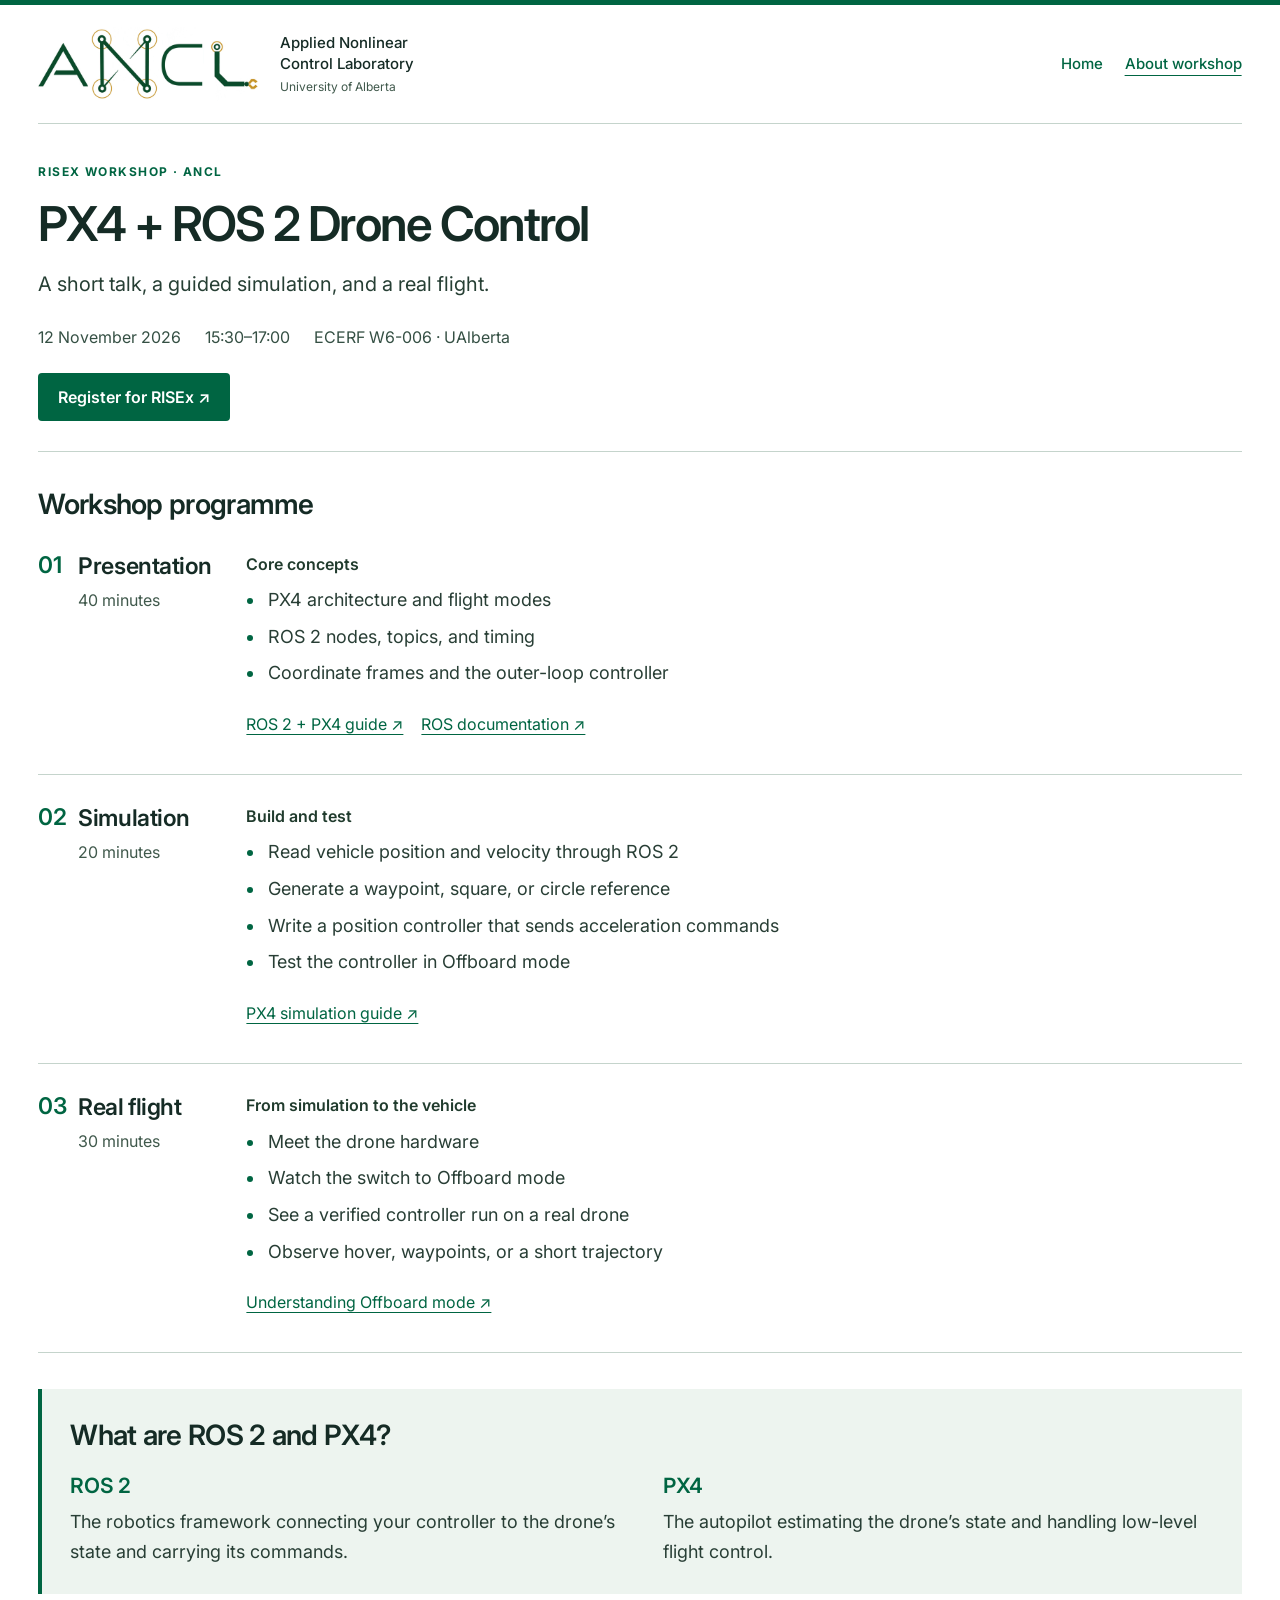
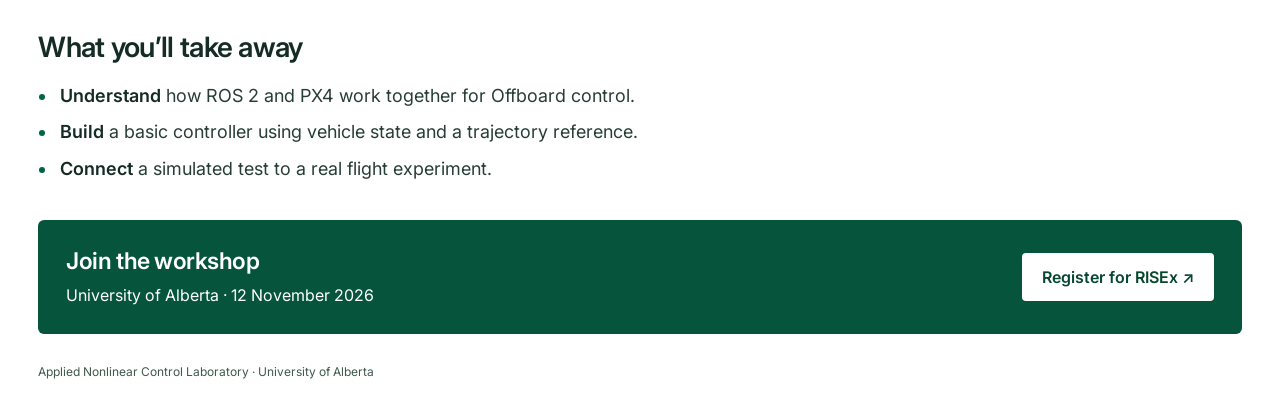
==== commit e50dec18: "Merge pull request #8 from ANCL/codex/website-content-refresh" ====
--- a/about.html
+++ b/about.html
@@ -1,91 +1,54 @@
-<!DOCTYPE html>
+<!doctype html>
 <html lang="en">
 <head>
   <meta charset="utf-8">
   <meta name="viewport" content="width=device-width, initial-scale=1">
+  <meta name="description" content="Explore the workshop programme: a 40-minute presentation, 20-minute simulation session, and 30-minute real flight session using PX4 and ROS 2.">
   <title>About the Workshop | PX4 + ROS 2 Drone Control</title>
   <link rel="preconnect" href="https://fonts.googleapis.com">
   <link rel="preconnect" href="https://fonts.gstatic.com" crossorigin>
-  <link href="https://fonts.googleapis.com/css2?family=Inter:ital,wght@0,400;0,500;0,600;1,400&display=swap" rel="stylesheet">
+  <link href="https://fonts.googleapis.com/css2?family=Inter:wght@400;500;600;700&amp;display=swap" rel="stylesheet">
   <link rel="stylesheet" href="style.css">
 </head>
+<body>
+<div id="about-page">
+ <a class="skip-link" href="#main-content">Skip to content</a>
+<header class="lab-header">
+ <a class="lab-brand" href="index.html" aria-label="ANCL workshop home">
+  <span class="lab-mark"><img width="800" height="450" src="assets/ANCL_logo.png" alt="ANCL"></span>
+  <span class="lab-name">Applied Nonlinear<br>Control Laboratory<span class="lab-university">University of Alberta</span></span>
+ </a>
+ <nav aria-label="Workshop navigation"><a href="index.html">Home</a><a href="about.html" aria-current="page">About workshop</a></nav>
+</header>
+<main id="main-content">
 
-<body class = "about-page">
-
-<header class="banner">
-  <div class="wrap"><a class="back" href="index.html">Back to workshop page</a></div>
-</header>
-
-<main class="wrap poster" text_color>
+ <header class="hero">
+  <p class="eyebrow">RISEx Workshop · ANCL</p>
   <h1>PX4 + ROS 2 Drone Control</h1>
-  <p class="lede">A short talk, a guided simulation, and a real flight. Learn the basics of offboard drone control with <a href="https://px4.io/">PX4</a> and <a href="https://www.ros.org/">ROS 2</a>.</p>
-
-  <hr>
-
-  <section class="parts">
-    <div class="part">
-      <span class="num">1</span>
-      <h2>Presentation</h2>
-      <p class="meta">40 minutes</p>
-      <ul>
-        <li>PX4 ecosystem and flight modes</li>
-        <li>ROS 2 nodes, topics, and timing</li>
-        <li>Coordinate frames</li>
-        <li>Structure of an outer-loop controller</li>
-      </ul>
-    </div>
-    <div class="part">
-      <span class="num">2</span>
-      <h2>Simulation</h2>
-      <p class="meta">Hands-on</p>
-      <ul>
-        <li>Read vehicle position and velocity</li>
-        <li>Generate a waypoint, square, or circle</li>
-        <li>Write a position controller that sends acceleration commands</li>
-        <li>Run it in Offboard mode</li>
-      </ul>
-    </div>
-    <div class="part">
-      <span class="num">3</span>
-      <h2>Real flight</h2>
-      <p class="meta">Hands-on</p>
-      <ul>
-        <li>Meet the hardware</li>
-        <li>Watch the switch to Offboard mode</li>
-        <li>Run a verified controller</li>
-        <li>Observe hover, waypoints, or a short trajectory</li>
-      </ul>
-    </div>
-  </section>
-
-  <hr>
-
-  <!-- ============ ROS 2 & PX4 OVERVIEW ============ -->
-  <section class="overview" style="margin-top: 2rem;">
-    <h2 class="sub">What are ROS 2 and PX4?</h2>
-    <ul style="list-style-type:disc;">
-      <li><strong>ROS 2</strong> (Robot Operating System 2) is an open-source robotics middleware framework that manages node communication, high-level path planning, and controller execution. </li>
-      <li><strong>PX4</strong> is an open-source flight control autopilot software stack running on the hardware that handles low-level stabilization, state estimation, and sensor integration. </li>
-      <li><strong>Together</strong>, ROS 2 acts as the high-level brain sending offboard trajectory targets, while PX4 safely executes real-time flight dynamics.
-      In this workshop, you will learn how to use these two systems together to command a drone in simulation and in real life.</li>
-    </ul>
-  </section>
-
-  <hr>
-
-  <section>
-    <h2 class="sub">By the end, you will be able to</h2>
-    <ul class="outcomes">
-      <li>Describe the PX4 flight-control architecture</li>
-      <li>Identify common PX4 flight modes</li>
-      <li>Explain how ROS 2 communicates with PX4</li>
-      <li>Read vehicle state through ROS 2</li>
-      <li>Generate simple trajectory references</li>
-      <li>Implement a basic outer-loop controller</li>
-      <li>Test an offboard controller in SITL and on a real vehicle</li>
-    </ul>
-  </section>
-</main>
-
+  <p class="subtitle">A short talk, a guided simulation, and a real flight.</p>
+  <div class="facts"><span>12 November 2026</span><span>15:30–17:00</span><span>ECERF W6-006 · UAlberta</span></div>
+  <div class="hero-actions"><a class="register" href="https://conference.albertarobotics.ca/registration/" target="_blank" rel="noopener">Register for RISEx ↗</a></div>
+ </header>
+ <section class="agenda">
+  <h2>Workshop programme</h2>
+  <article class="agenda-row">
+   <div class="step-title"><span class="step-number">01</span><div><h3>Presentation</h3><p class="step-meta">40 minutes</p></div></div>
+   <div><p class="list-title">Core concepts</p><ul><li>PX4 architecture and flight modes</li><li>ROS 2 nodes, topics, and timing</li><li>Coordinate frames and the outer-loop controller</li></ul><div class="reading"><a href="https://docs.px4.io/main/en/ros2/user_guide" target="_blank" rel="noopener">ROS 2 + PX4 guide ↗</a><a href="https://docs.ros.org/" target="_blank" rel="noopener">ROS documentation ↗</a></div></div>
+  </article>
+  <article class="agenda-row">
+   <div class="step-title"><span class="step-number">02</span><div><h3>Simulation</h3><p class="step-meta">20 minutes</p></div></div>
+   <div><p class="list-title">Build and test</p><ul><li>Read vehicle position and velocity through ROS 2</li><li>Generate a waypoint, square, or circle reference</li><li>Write a position controller that sends acceleration commands</li><li>Test the controller in Offboard mode</li></ul><div class="reading"><a href="https://docs.px4.io/main/en/simulation/" target="_blank" rel="noopener">PX4 simulation guide ↗</a></div></div>
+  </article>
+  <article class="agenda-row">
+   <div class="step-title"><span class="step-number">03</span><div><h3>Real flight</h3><p class="step-meta">30 minutes</p></div></div>
+   <div><p class="list-title">From simulation to the vehicle</p><ul><li>Meet the drone hardware</li><li>Watch the switch to Offboard mode</li><li>See a verified controller run on a real drone</li><li>Observe hover, waypoints, or a short trajectory</li></ul><div class="reading"><a href="https://docs.px4.io/main/en/flight_modes/offboard" target="_blank" rel="noopener">Understanding Offboard mode ↗</a></div></div>
+  </article>
+ </section>
+ <section class="systems"><h2>What are ROS 2 and PX4?</h2><div class="system-columns"><div><h3>ROS 2</h3><p>The robotics framework connecting your controller to the drone’s state and carrying its commands.</p></div><div><h3>PX4</h3><p>The autopilot estimating the drone’s state and handling low-level flight control.</p></div></div></section>
+ <section class="outcomes"><h2>What you’ll take away</h2><ul><li><strong>Understand</strong> how ROS 2 and PX4 work together for Offboard control.</li><li><strong>Build</strong> a basic controller using vehicle state and a trajectory reference.</li><li><strong>Connect</strong> a simulated test to a real flight experiment.</li></ul></section>
+ <section class="join"><div><h3>Join the workshop</h3><p>University of Alberta · 12 November 2026</p></div><a class="register" href="https://conference.albertarobotics.ca/registration/" target="_blank" rel="noopener">Register for RISEx ↗</a></section>
+ </main>
+<footer>Applied Nonlinear Control Laboratory · University of Alberta</footer>
+</div>
 </body>
-</html>+</html>
--- a/style.css
+++ b/style.css
@@ -1,202 +1,221 @@
-/* ============ THEME ============ */
-:root {
-  --bg: #102F35;            /* page background */
-  --banner: #17252B;        /* banner, cards, panels */
-  --accent: #81D5BC;        /* buttons, highlights */
-  --on-accent: #102F35;     /* button text */
-  --accent-hover: #9AE2CD;
-  --text: #E1E9E7;          /* headers, main text */
-  --muted: #AFC0C1;         /* descriptions, secondary text */
-  --line: rgba(175, 192, 193, 0.22);
-  --radius: 6px;
-  --max: 1040px;
-  --font-body: "Inter", system-ui, sans-serif;
-  --font-head: "Inter", system-ui, sans-serif;
-}
-
-* { box-sizing: border-box; }
-body {
-  margin: 0;
-  min-height: 100vh;
-  background: linear-gradient(
-    to bottom,
-    #ffffff 0px,
-    #ffffff 230px,
-    #f0f7f6 320px,
-    #d2e5e2 420px,
-    #9bbfbd 520px,
-    #507c80 680px,
-    #365f65 900px,
-    #285158 1250px,
-    #1c424a 1650px,
-    #102F35 100%
-  );
-  color: var(--muted);
-  font: 400 1rem/1.65 var(--font-body);
-}
-.wrap { max-width: var(--max); margin: 0 auto; padding: 0 1.5rem; }
-h1, h2, h3, h4 { margin: 0; color: var(--text); font-family: var(--font-head); font-weight: 600; line-height: 1.15; letter-spacing: -0.02em; }
-a { color: var(--accent); }
-img { display: block; max-width: 100%; }
-hr { border: 0; border-top: 1px solid var(--line); margin: 3.5rem 0; }
-p { margin: 0; }
-
-/* ---------- Banner ---------- */
-.banner { background: transparent; border: none; }
-.banner-inner {
-  display: flex;
-  align-items: center;
-  justify-content: center;
-  text-align: center;
-  margin-top: -45px;
-  padding: 0 24px 105px;
-  position: relative;
-  z-index: 2;
-}
-.logo-ribbon {
-  background: transparent;
-  border: none;
-}
-
-.logo-ribbon-inner {
-  display: flex;
-  justify-content: center;
-  align-items: center;
-  padding: 0 24px;
-}
-
-.ribbon-logo {
-  display: block;
-  width: 400px;
-  max-width: 100%;
-  height: auto;
-  background: white;
-  border: none;
-  border-radius: 0;
-  box-shadow: none;
-}
-.banner h1 { font-size: clamp(2rem, 4vw, 3rem); color: #102F35; line-height: 1.15; }
-.banner .kicker { margin-bottom: 10px; color: #16745B; font-weight: 500; }
-.banner .lede {
-  margin: 18px auto 0;
-  max-width: 55ch;
-  color: #24454B;
-  line-height: 1.6;
-}
-
-/* ---------- Simulation / experiment gifs ---------- */
-.demos { display: grid; grid-template-columns: 1fr 1fr; gap: 2rem; margin-top: -5.0rem; }
-.demos figure { margin: 0; text-align: center; }
-.demos h2 { margin-bottom: 1rem; font-size: 1.5rem; }
-.media { aspect-ratio: 16 / 10; overflow: hidden; background: rgba(255, 255, 255, 0.0); border: 1px solid var(--line); border-radius: var(--radius); }
-.media img { width: 100%; height: 100%; object-fit: cover; border-radius: 20px;}
-.demos figcaption { margin-top: .75rem; font-size: .9rem; }
-
-/* ---------- Action cards ---------- */
-.actions { display: grid; grid-template-columns: 1fr 1fr; gap: 1.5rem; }
-.card { display: flex; flex-direction: column; align-items: center; gap: 1rem; padding: 1.75rem 1.5rem; text-align: center; background: var(--banner); border: 1px solid var(--line); border-radius: var(--radius); }
-.card.contact-card { grid-column: 1 / -1; }
-.card p { font-size: .95rem; }
-.btn { display: inline-block; padding: .7rem 1.7rem; border: 0; border-radius: var(--radius); background: var(--accent); color: var(--on-accent); font: 600 1rem var(--font-body); text-decoration: none; cursor: pointer; transition: background .15s; }
-.btn:hover { background: var(--accent-hover); }
-.btn:focus-visible { outline: 2px solid var(--text); outline-offset: 3px; }
-.when { width: 100%; margin: .25rem 0 0; padding-top: 1rem; border-top: 1px solid var(--line); font-size: .9rem; }
-.when dt { color: var(--text); font-weight: 600; }
-.when dd { margin: 0 0 .6rem; }
-
-/* ---------- Pop-up Button ---------- */
-.popup-overlay {
-  position: fixed;
-  inset: 0;
-  z-index: 1000;
-  display: flex;
-  align-items: center;
-  justify-content: center;
-  background: rgba(16, 47, 53, 0.65);
-  backdrop-filter: blur(8px);
-  -webkit-backdrop-filter: blur(8px);
-}
-
-.popup-overlay[hidden] {
-  display: none !important;
-}
-
-.popup-card {
-  position: relative;
-  width: min(90vw, 420px);
-  padding: 2rem 1.75rem 1.75rem;
-  background: var(--banner);
-  color: var(--muted);
-  border: 1px solid var(--line);
-  border-radius: var(--radius);
-  box-shadow: 0 20px 25px -5px rgba(0, 0, 0, 0.5), 0 8px 10px -6px rgba(0, 0, 0, 0.5);
-}
-
-.popup-card h3 {
-  margin-bottom: 0.75rem;
-  color: var(--text);
-}
-
-.popup-card p {
-  margin-bottom: 0.5rem;
-}
-
-.close-btn {
-  position: absolute;
-  top: 0.75rem;
-  right: 0.75rem;
-  display: flex;
-  align-items: center;
-  justify-content: center;
-  width: 2rem;
-  height: 2rem;
-  padding: 0;
-  background: transparent;
-  border: 0;
-  border-radius: var(--radius);
-  color: var(--muted);
-  font-size: 1.5rem;
-  line-height: 1;
-  cursor: pointer;
-  transition: color 0.15s, background-color 0.15s;
-}
-
-.close-btn:hover {
-  background: var(--line);
-  color: var(--accent);
-}
-
-.close-btn:focus-visible {
-  outline: 2px solid var(--text);
-  outline-offset: 2px;
-}
-
-/* ---------- About us (paper-style author blocks) ---------- */
-.section-title { margin-bottom: 1.5rem; font-size: 2rem; }
-.person { display: grid; grid-template-columns: 240px 1fr; gap: 1rem 2.5rem; padding: 1.75rem 0; border-top: 1px solid var(--line); }
-.person:last-child { border-bottom: 1px solid var(--line); }
-.person h3 { font-size: 1.5rem; }
-.rank { margin-top: .3rem; font-style: italic; }
-.person h4 { margin-bottom: .6rem; color: var(--accent); font-family: var(--font-body); font-size: 1rem; font-weight: 600; }
-.person .bio { text-align: justify; hyphens: auto; }
-
-/* ---------- About page (poster) ---------- */
-body.about-page { background: var(--bg); }
-.back { display: inline-block; padding: 1rem 0; text-decoration: none; font-weight: 500; }
-.poster { padding-top: 3.5rem; padding-bottom: 4rem; }
-.poster h1 { font-size: clamp(2.4rem, 6vw, 4rem); }
-.poster .lede { margin-top: 1rem; font-size: 1.15rem; }
-.parts { display: grid; grid-template-columns: repeat(3, 1fr); gap: 1.5rem; }
-.part { padding: 1.5rem; background: var(--banner); border: 1px solid var(--line); border-radius: var(--radius); }
-.part .num { display: block; margin-bottom: .5rem; color: var(--accent); font: 600 2.6rem/1 var(--font-head); }
-.part h2 { font-size: 1.4rem; }
-.part .meta { margin-top: .2rem; font-size: .9rem; }
-.part ul, .outcomes { margin: 1rem 0 0; padding-left: 1.1rem; }
-.part li, .outcomes li { margin-bottom: .45rem; }
-.outcomes { columns: 2; column-gap: 3rem; }
-
-.flight-highlight {
-  color: var(--accent);
-  font-weight: 600;
-  text-shadow: 0 0 10px rgba(129, 213, 188, 0.25);
-}+/* Shared foundations. No build step or JavaScript is required. */
+* { box-sizing:border-box; }
+html { color-scheme:light; -webkit-text-size-adjust:100%; text-size-adjust:100%; }
+body { margin:0; background:#fff; }
+main { display:block; }
+a:focus-visible { outline:3px solid #b37b00; outline-offset:4px; border-radius:2px; }
+.skip-link { position:absolute; top:8px; left:20px; z-index:10; padding:10px 16px; background:#fff; color:#006542; transform:translateY(-160%); }
+.skip-link:focus { transform:translateY(0); }
+
+/* Home page */
+
+#home-page { --home-green:#006542; --home-ink:#152b25; --home-body:#283e35; --home-line:#c5d4cc; color-scheme:light; background:#fff; color:var(--home-body); font:400 16px/1.65 Inter,Arial,sans-serif; border-top:5px solid var(--home-green); padding:0 clamp(22px,5vw,58px) 30px; }
+#home-page * { box-sizing:border-box; }
+#home-page h1,#home-page h2,#home-page h3,#home-page h4,#home-page p,#home-page figure { margin:0; }
+#home-page a { color:var(--home-green); text-decoration:underline; text-underline-offset:4px; }
+#home-page a:hover { color:#003e29; text-decoration-thickness:2px; }
+#home-page img { display:block; max-width:100%; }
+#home-page .home-nav { display:flex; align-items:center; justify-content:space-between; gap:20px; border-bottom:1px solid var(--home-line); padding:6px 0; }
+#home-page .home-logo { width:160px; height:90px; object-fit:contain; }
+#home-page .home-nav nav { display:flex; gap:22px; flex-wrap:wrap; font-size:14px; font-weight:500; }
+#home-page .home-nav a { text-decoration:none; }
+#home-page .hero { text-align:center; padding:42px 0 30px; }
+#home-page .eyebrow { color:var(--home-green); font-weight:700; font-size:12px; text-transform:uppercase; letter-spacing:.13em; margin-bottom:14px; }
+#home-page h1 { font-size:clamp(28px,4.15vw,42px); color:var(--home-ink); line-height:1.2; font-weight:600; letter-spacing:-.04em; }
+#home-page .lede { font-size:18px; line-height:1.6; max-width:62ch; margin:18px auto 0; color:#263f34; }
+#home-page .hero-actions { display:flex; flex-wrap:wrap; gap:12px; justify-content:center; margin-top:26px; }
+#home-page .primary,#home-page .secondary { display:inline-flex; align-items:center; justify-content:center; padding:11px 20px; border-radius:5px; font-size:15px; font-weight:600; text-decoration:none; }
+#home-page .primary { background:var(--home-green); color:#fff; border:1px solid var(--home-green); }
+#home-page .primary:hover { background:#004c33; color:#fff; }
+#home-page .secondary { background:#fff; color:var(--home-green); border:1px solid #77998a; }
+#home-page .event-facts { background:#edf4ef; padding:20px 24px; display:grid; grid-template-columns:1fr 1.1fr; gap:20px; border-radius:6px; margin:4px 0 32px; }
+#home-page .fact { display:flex; gap:12px; }
+#home-page .fact svg { width:18px; height:18px; flex-shrink:0; margin-top:4px; color:var(--home-green); }
+#home-page .fact strong { display:block; font-weight:600; color:var(--home-ink); }
+#home-page .fact p { font-size:14px; margin-top:3px; }
+#home-page h2 { font-size:26px; line-height:1.3; font-weight:600; color:var(--home-ink); letter-spacing:-.025em; }
+#home-page h3 { font-size:21px; line-height:1.3; font-weight:600; color:var(--home-ink); letter-spacing:-.02em; }
+#home-page .demos { display:grid; grid-template-columns:1fr 1fr; gap:24px; }
+#home-page .demos img { width:100%; height:auto; aspect-ratio:2/1; object-fit:contain; background:#f2f3f2; border-radius:6px; }
+#home-page .demos figcaption { margin-top:14px; }
+#home-page .demos h2 { font-size:17px; }
+#home-page .demos p { margin-top:5px; font-size:14px; line-height:1.6; }
+#home-page .programme { margin-top:38px; padding:26px 0; border-top:1px solid var(--home-line); border-bottom:1px solid var(--home-line); }
+#home-page .programme-top { display:flex; justify-content:space-between; align-items:center; flex-wrap:wrap; gap:12px; }
+#home-page .programme-top a { font-size:14px; font-weight:500; }
+#home-page .stages { display:grid; grid-template-columns:repeat(3,1fr); gap:24px; margin-top:22px; }
+#home-page .stage-title { display:flex; gap:10px; align-items:baseline; }
+#home-page .stage-title span { color:var(--home-green); font-weight:600; }
+#home-page .stages h3 { font-size:17px; }
+#home-page .stages p { font-size:14px; margin-top:8px; }
+#home-page .people { margin-top:40px; }
+#home-page .people-intro { margin-top:8px; font-size:15px; }
+#home-page .person { display:grid; grid-template-columns:170px minmax(0,1fr); gap:30px; padding:30px 0; border-bottom:1px solid var(--home-line); }
+#home-page .person h3 { font-size:20px; }
+#home-page .person .rank { margin-top:5px; font-size:14px; color:#40594c; }
+#home-page .person .headshot { width:140px!important; height:140px!important; aspect-ratio:1; object-fit:cover; border-radius:6px; margin:16px 0 0!important; }
+#home-page .person h4 { margin:0 0 10px; color:var(--home-green); font-size:14px; font-weight:600; }
+#home-page .person .bio { font-size:16px; line-height:1.75; text-align:left; color:var(--home-body); max-width:68ch; }
+#home-page .contact { margin-top:36px; padding:26px 28px; background:#edf4ef; border-left:4px solid var(--home-green); }
+#home-page .contact-grid { display:grid; grid-template-columns:1fr 1fr; gap:28px; margin-top:20px; }
+#home-page .contact h3 { font-size:16px; margin-bottom:7px; }
+#home-page .contact p { font-size:14px; }
+#home-page .contact .address { margin-top:20px; }
+#home-page footer { display:flex; justify-content:space-between; flex-wrap:wrap; gap:12px; margin-top:28px; font-size:12px; color:#40594c; }
+@media(min-width:750px) { #home-page h1 { white-space:nowrap; } }
+@media(max-width:620px) {
+ #home-page .home-logo { width:115px; height:65px; }
+ #home-page .home-nav nav { gap:8px 16px; font-size:13px; }
+ #home-page .hero { padding-top:34px; }
+ #home-page .event-facts,#home-page .demos,#home-page .stages,#home-page .contact-grid { grid-template-columns:1fr; }
+ #home-page .demos { gap:28px; }
+ #home-page .person { grid-template-columns:1fr; gap:20px; }
+ #home-page .person .headshot { width:120px!important; height:120px!important; }
+ #home-page .contact { padding:22px; }
+ #home-page .home-nav a { display:inline-flex; align-items:center; min-height:36px; }
+}
+
+
+/* About page */
+
+#about-page { --workshop-green:#006542; --workshop-ink:#152b25; --workshop-body:#283e35; --workshop-rule:#c5d4cc; color-scheme:light; background:#ffffff; color:var(--workshop-body); font:400 16px/1.65 Inter,Arial,sans-serif; padding:28px clamp(22px,5vw,58px) 32px; border-top:5px solid var(--workshop-green); }
+#about-page * { box-sizing:border-box; }
+#about-page h1,#about-page h2,#about-page h3,#about-page p { margin:0; }
+#about-page a { color:var(--workshop-green); text-decoration:underline; text-underline-offset:4px; text-decoration-thickness:1px; }
+#about-page a:hover { color:#003e29; text-decoration-thickness:2px; }
+#about-page .back { display:inline-block; font-size:14px; font-weight:500; text-decoration:none; }
+#about-page .hero { margin-top:46px; padding-bottom:32px; border-bottom:1px solid var(--workshop-rule); }
+#about-page .eyebrow { color:var(--workshop-green); font-size:12px; font-weight:700; letter-spacing:.12em; text-transform:uppercase; margin-bottom:13px; }
+#about-page h1 { color:var(--workshop-ink); font-size:clamp(28px,4.15vw,42px); line-height:1.2; font-weight:600; letter-spacing:-.04em; }
+#about-page .subtitle { color:#263f34; font-size:18px; margin-top:16px; line-height:1.6; }
+#about-page .facts { display:flex; flex-wrap:wrap; gap:8px 24px; margin-top:24px; font-size:14px; color:#355044; }
+#about-page .facts span { display:flex; align-items:center; gap:8px; }
+#about-page .facts svg { width:16px; height:16px; color:var(--workshop-green); }
+#about-page h2 { color:var(--workshop-ink); font-size:25px; line-height:1.3; font-weight:600; letter-spacing:-.025em; }
+#about-page h3 { color:var(--workshop-ink); font-size:21px; line-height:1.35; font-weight:600; letter-spacing:-.02em; }
+#about-page .agenda { margin-top:34px; }
+#about-page .agenda-row { display:grid; grid-template-columns:minmax(170px,.7fr) minmax(0,1.6fr); gap:26px; padding:28px 0; border-bottom:1px solid var(--workshop-rule); }
+#about-page .step-title { display:grid; grid-template-columns:32px 1fr; gap:12px; align-content:start; }
+#about-page .step-number { font-size:23px; font-weight:600; line-height:1.3; color:var(--workshop-green); }
+#about-page .step-meta { margin-top:5px; font-size:14px; color:#40594c; }
+#about-page .list-title { font-size:13px; font-weight:600; letter-spacing:.035em; color:#395347; margin-bottom:8px; }
+#about-page ul { padding:0 0 0 19px; margin:0; }
+#about-page li { padding-left:3px; margin:7px 0; }
+#about-page li::marker { color:var(--workshop-green); }
+#about-page .reading { display:flex; flex-wrap:wrap; column-gap:18px; row-gap:8px; margin-top:14px; font-size:14px; }
+#about-page .reading a { display:inline-flex; align-items:center; min-height:44px; padding-block:8px; }
+#about-page .systems { margin-top:36px; padding:25px 28px; background:#edf4ef; border-left:4px solid var(--workshop-green); }
+#about-page .system-columns { display:grid; grid-template-columns:1fr 1fr; gap:32px; margin-top:18px; }
+#about-page .system-columns h3 { font-size:18px; color:var(--workshop-green); }
+#about-page .system-columns p { margin-top:7px; }
+#about-page .outcomes { margin-top:35px; }
+#about-page .outcomes ul { margin-top:15px; }
+#about-page .outcomes strong { color:var(--workshop-ink); font-weight:600; }
+#about-page .join { display:flex; align-items:center; justify-content:space-between; gap:20px; flex-wrap:wrap; margin-top:36px; padding:26px 28px; background:#07543d; color:#fff; border-radius:6px; }
+#about-page .join h3 { color:#fff; }
+#about-page .join p { color:#fff; margin-top:5px; font-size:14px; }
+#about-page .register { display:inline-block; padding:11px 20px; font-size:15px; font-weight:600; background:#fff; color:#064730; text-decoration:none; border-radius:4px; }
+#about-page footer { margin-top:28px; font-size:12px; color:#40594c; }
+@media(min-width:750px) { #about-page h1 { white-space:nowrap; } }
+@media(max-width:620px) {
+ #about-page .hero { margin-top:34px; }
+ #about-page .agenda-row { grid-template-columns:1fr; gap:18px; }
+ #about-page .system-columns { grid-template-columns:1fr; gap:20px; }
+ #about-page .systems,#about-page .join { padding:22px; }
+ #about-page .reading a { display:inline-flex; min-height:32px; align-items:center; }
+}
+
+
+/* Shared header and approved layout */
+:is(#home-page,#about-page) { width:100%; max-width:1280px; margin-inline:auto; padding-inline:clamp(20px,3vw,48px); }
+:is(#home-page,#about-page) h1 { font-size:clamp(30px,4.6vw,48px); font-weight:600; line-height:1.2; letter-spacing:-.04em; }
+:is(#home-page,#about-page) .lab-header { display:flex; align-items:center; justify-content:space-between; flex-wrap:wrap; gap:22px; padding:22px 0; border-bottom:1px solid #c5d4cc; }
+:is(#home-page,#about-page) .lab-brand { display:flex; align-items:center; gap:22px; color:#152b25; text-decoration:none; }
+:is(#home-page,#about-page) .lab-mark { display:block; position:relative; width:220px; height:74px; flex-shrink:0; overflow:hidden; }
+:is(#home-page,#about-page) .lab-mark img { position:absolute; width:280px; height:auto; max-width:none; left:-29px; top:-43px; }
+:is(#home-page,#about-page) .lab-name { display:block; font-size:15px; line-height:1.4; font-weight:500; }
+:is(#home-page,#about-page) .lab-university { display:block; color:#40594c; font-size:12px; font-weight:400; margin-top:5px; }
+:is(#home-page,#about-page) .lab-header nav { display:flex; flex-wrap:wrap; gap:22px; font-size:15px; font-weight:500; }
+:is(#home-page,#about-page) .lab-header nav a { color:#006542; text-decoration:none; display:inline-flex; align-items:center; min-height:44px; }
+#about-page { padding-top:0; font-size:18px; line-height:1.65; }
+#about-page .hero { margin-top:38px; padding-bottom:30px; }
+#about-page h1 { font-size:clamp(30px,4.6vw,48px); }
+#about-page h2 { font-size:28px; }
+#about-page h3 { font-size:23px; }
+#about-page .subtitle { font-size:20px; }
+#about-page .facts { font-size:16px; }
+#about-page .agenda-row { grid-template-columns:180px minmax(0,1fr); gap:28px; padding:28px 0; }
+#about-page .list-title { font-size:16px; letter-spacing:0; color:#203b2d; }
+#about-page .step-meta,#about-page .reading { font-size:16px; }
+#about-page .step-title { grid-template-columns:30px 1fr; gap:10px; }
+#about-page .system-columns h3 { font-size:21px; }
+#about-page .system-columns { gap:42px; }
+#about-page .systems { padding:28px; }
+#about-page .join p { font-size:16px; }
+#about-page .register { font-size:16px; }
+#home-page .person .bio { max-width:none; width:100%; text-align:justify; text-justify:inter-word; }
+@media(max-width:620px) {
+ :is(#home-page,#about-page) { padding-inline:20px; }
+ :is(#home-page,#about-page) .lab-header { gap:8px; padding:14px 0 10px; }
+ :is(#home-page,#about-page) .lab-brand { gap:0; }
+ :is(#home-page,#about-page) .lab-mark { width:154px; height:52px; }
+ :is(#home-page,#about-page) .lab-mark img { width:196px; left:-20px; top:-30px; }
+ :is(#home-page,#about-page) .lab-name { display:none; }
+ :is(#home-page,#about-page) .lab-header nav { width:100%; gap:8px; font-size:14px; }
+ :is(#home-page,#about-page) .lab-header nav a { min-height:44px; padding:8px 14px; border-radius:4px; }
+ :is(#home-page,#about-page) .lab-header nav a[aria-current="page"] { background:#edf4ef; }
+ :is(#home-page,#about-page) h1 { font-size:clamp(30px,7.8vw,40px); text-wrap:balance; white-space:normal; }
+ :is(#home-page,#about-page) h2 { text-wrap:balance; }
+ :is(#home-page,#about-page) .hero { text-align:left; }
+ #home-page .hero { padding:28px 0; }
+ #home-page .eyebrow { font-size:11px; letter-spacing:.09em; }
+ #home-page .lede { margin-top:16px; }
+ #home-page .hero-actions { display:grid; grid-template-columns:1fr; gap:10px; margin-top:22px; }
+ #home-page .primary,#home-page .secondary { min-height:48px; font-size:16px; padding-inline:12px; }
+ #home-page .event-facts { padding:18px; gap:16px; margin-bottom:28px; }
+ #home-page .event-facts .fact + .fact { border-top:1px solid var(--home-line); padding-top:16px; }
+ #home-page .fact p,#home-page .demos p,#home-page .stages p,#home-page .contact p { font-size:16px; }
+ #home-page .fact a { display:inline-flex; align-items:center; min-height:44px; }
+ #home-page .programme-top a { display:inline-flex; align-items:center; min-height:44px; font-size:16px; }
+ #home-page .stages { gap:20px; }
+ #home-page .stage-title { gap:12px; }
+ #home-page .stages p { margin-left:32px; }
+ #home-page .person > div:first-child { display:grid; grid-template-columns:88px minmax(0,1fr); gap:4px 16px; align-content:center; }
+ #home-page .person h3 { grid-column:2; align-self:end; }
+ #home-page .person .rank { grid-column:2; margin-top:0; }
+ #home-page .person .headshot { grid-column:1; grid-row:1 / span 2; width:88px!important; height:88px!important; margin:0!important; }
+ #home-page .person .bio { text-align:left; font-size:17px; line-height:1.7; }
+ #home-page .contact { padding:20px 18px; }
+ #home-page .contact a { display:inline-flex; align-items:center; min-height:44px; overflow-wrap:anywhere; }
+ #home-page footer a { display:inline-flex; align-items:center; min-height:44px; font-size:14px; }
+ #about-page { font-size:18px; }
+ #about-page .agenda-row { grid-template-columns:1fr; gap:18px; }
+ #about-page h2 { font-size:26px; }
+ #about-page .hero { margin-top:28px; padding-bottom:28px; }
+ #about-page .subtitle { font-size:18px; }
+ #about-page .facts { gap:4px; flex-direction:column; margin-top:18px; }
+ #about-page .agenda { margin-top:28px; }
+ #about-page .step-title { grid-template-columns:30px 1fr; }
+ #about-page .step-title > div { display:flex; align-items:baseline; justify-content:space-between; flex-wrap:wrap; gap:4px 12px; }
+ #about-page .step-meta { margin-top:0; white-space:nowrap; }
+ #about-page .reading { flex-direction:column; align-items:stretch; gap:8px; }
+ #about-page .reading a { min-height:48px; padding:10px 12px; border:1px solid #c5d4cc; border-radius:5px; line-height:1.5; }
+ #about-page .system-columns { gap:22px; }
+ #about-page .systems,#about-page .join { padding:22px 18px; }
+ #about-page .join { gap:18px; }
+ #about-page .join .register { width:100%; text-align:center; min-height:48px; }
+ #about-page .hero-actions .register { width:100%; }
+}
+
+:is(#home-page,#about-page) .lab-header nav a[aria-current="page"] { text-decoration:underline; text-underline-offset:6px; }
+#about-page .hero-actions { margin-top:22px; }
+#about-page .hero-actions .register { display:inline-flex; align-items:center; justify-content:center; min-height:48px; background:#006542; color:#fff; }
+#about-page .hero-actions .register:hover { background:#004c33; }
+:is(#home-page,#about-page) :is(p,a,h2,h3) { overflow-wrap:break-word; }
+@media (min-width:621px) and (max-width:900px) {
+ :is(#home-page,#about-page) .lab-header { gap:12px; }
+ :is(#home-page,#about-page) .lab-header nav a { min-height:44px; }
+ #home-page .stages { gap:18px; }
+ #home-page .person { grid-template-columns:150px minmax(0,1fr); gap:24px; }
+ #about-page .agenda-row { grid-template-columns:160px minmax(0,1fr); gap:22px; }
+}
